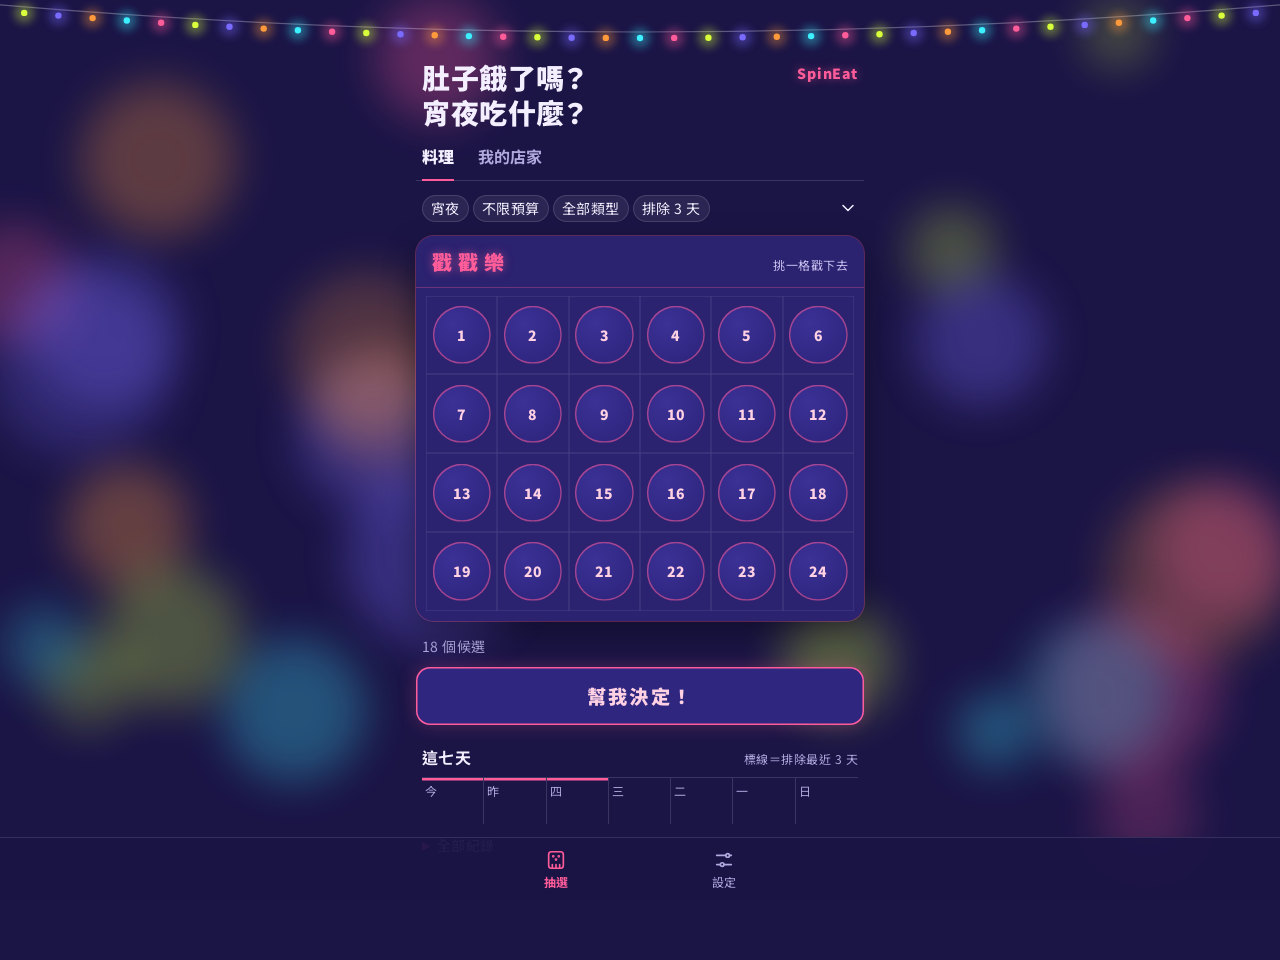
==== index.html @ 3a8d3975 "結果畫面改成抽到的實物：廟口是籤詩、夜市是中獎紙條 - 廟口：米色籤紙配朱紅橫帶與雙線框，抽到的籤斜靠在後面，上方掛回橫樑燈籠、四周加神龕金線 - 夜市：縮小的戳戳樂紙板下緣壓著萊姆綠中獎紙條（撕痕上" ====
<!doctype html>
<html lang="zh-Hant-TW">
<head>
  <meta charset="utf-8">
  <meta name="viewport" content="width=device-width, initial-scale=1, viewport-fit=cover">
  <title>SpinEat · 今天吃甚麼</title>
  <meta name="description" content="選擇困難？轉一下，幫你決定今天吃甚麼。">
  <meta name="theme-color" content="#8c2216">
  <link rel="icon" href="favicon.svg" type="image/svg+xml">
  <link rel="apple-touch-icon" href="icons/apple-touch-icon.png">
  <meta name="apple-mobile-web-app-title" content="今天吃甚麼">
  <link rel="preconnect" href="https://fonts.googleapis.com">
  <link rel="preconnect" href="https://fonts.gstatic.com" crossorigin>
  <link rel="stylesheet" href="https://fonts.googleapis.com/css2?family=Noto+Sans+TC:wght@400;700;900&family=Noto+Serif+TC:wght@700;900&display=swap">
  <link rel="stylesheet" href="css/style.css?v=20261028a">
  <script src="js/theme.js?v=20261028a"></script>
</head>
<body>
  <div class="backdrop" aria-hidden="true"></div>
  <div class="awning" aria-hidden="true"></div>

  <main class="app">
    <header class="app-header">
      <h1 class="greeting" id="greeting">今天吃什麼？</h1>
      <div class="header-side">
        <span class="brand">SpinEat</span>
      </div>
    </header>

    <div class="mode-tabs" role="radiogroup" aria-label="抽選來源" id="mode-switch">
      <button type="button" role="radio" data-mode="food">料理</button>
      <button type="button" role="radio" data-mode="store">我的店家</button>
    </div>

    <details class="filters" id="filters">
      <summary>
        <span class="filter-summary" id="filter-summary"></span>
        <span class="filter-edit"><span class="visually-hidden">調整條件</span>
          <svg class="icon chevron" viewBox="0 0 24 24" aria-hidden="true"><path d="m6 9 6 6 6-6"/></svg>
        </span>
      </summary>
      <div class="filter-panel" aria-label="篩選條件">
        <div class="filter-row">
          <span class="filter-label">餐別</span>
          <div class="chips" id="meal-chips" role="radiogroup" aria-label="餐別"></div>
        </div>
        <div class="filter-row">
          <span class="filter-label">預算</span>
          <div class="chips" id="price-chips" role="group" aria-label="預算"></div>
        </div>
        <div class="filter-row">
          <span class="filter-label" id="type-label">類型</span>
          <div class="chips" id="type-chips" role="group" aria-labelledby="type-label"></div>
        </div>
        <div class="filter-row">
          <label class="exclude-toggle">
            <input type="checkbox" id="exclude-recent" checked>
            排除最近
            <select id="exclude-days" aria-label="排除天數">
              <option value="1">1</option>
              <option value="2">2</option>
              <option value="3" selected>3</option>
              <option value="5">5</option>
              <option value="7">7</option>
            </select>
            天吃過的
          </label>
        </div>
      </div>
    </details>

    <section class="board-area" aria-label="抽選" id="board-area">
      <div class="board-wrap">
        <div class="poke-sheet" id="poke" role="img" aria-label="戳戳樂" hidden>
          <div class="poke-head" aria-hidden="true">
            <span class="poke-title">戳戳樂</span>
            <span class="poke-sub">挑一格戳下去</span>
          </div>
          <div class="poke-grid" aria-hidden="true"></div>
        </div>
        <div class="temple" id="temple" role="img" aria-label="籤筒" hidden>
          <p class="temple-plaque" aria-hidden="true">有求必應</p>
          <p class="qian-slot" aria-hidden="true">點籤筒求一支籤</p>
          <svg class="tube" viewBox="0 0 120 220" aria-hidden="true">
            <g class="tube-sticks"></g>
            <ellipse class="tube-rim" cx="60" cy="82" rx="42" ry="9"/>
            <rect class="tube-body" x="18" y="82" width="84" height="130" rx="10"/>
            <rect class="tube-band" x="18" y="98" width="84" height="7"/>
            <rect class="tube-band" x="18" y="190" width="84" height="7"/>
            <text class="tube-word" x="60" y="160" text-anchor="middle">籤</text>
          </svg>
          <div class="qian" aria-hidden="true" hidden>
            <span class="qian-no"></span>
            <span class="qian-name"></span>
          </div>
        </div>
        <div class="board-empty" id="board-empty" hidden>
          <p id="board-empty-text"></p>
          <a class="btn-secondary btn-sm" href="settings.html" id="board-empty-link" hidden>前往設定新增店家</a>
          <button type="button" class="btn-secondary btn-sm" id="board-empty-action" hidden></button>
        </div>
      </div>
      <p class="candidate-count" id="candidate-count"></p>
      <button class="go-btn" id="spin-btn" type="button">幫我決定！</button>
    </section>

    <section class="week-area" aria-labelledby="week-title">
      <div class="week-head">
        <h2 id="week-title">這七天</h2>
        <span class="week-legend" id="week-legend"></span>
      </div>
      <ol class="week" id="week"></ol>
      <details class="history">
        <summary>全部紀錄 <span id="history-count"></span></summary>
        <ul class="history-list" id="history-list"></ul>
        <button type="button" class="btn-text btn-danger" id="clear-history">清除所有紀錄</button>
      </details>
    </section>
  </main>

  <dialog class="result" id="result" aria-labelledby="result-name">
    <div class="result-decor" id="result-decor" aria-hidden="true"><div class="result-glow"></div><div class="result-eave"></div></div>
    <div class="result-inner">
      <div class="result-top">
        <button type="button" class="btn-text result-close" id="close-result">返回</button>
      </div>
      <div class="result-body">
        <div class="result-stage">
          <ol class="lane" id="result-lane" aria-hidden="true"></ol>
          <div class="result-slip">
            <p class="slip-head" id="result-place"></p>
            <h2 class="result-name" id="result-name"></h2>
            <dl class="result-meta" id="result-meta"></dl>
          </div>
        </div>
        <p class="result-why" id="result-why"></p>
        <a class="result-map" id="result-map" target="_blank" rel="noopener" hidden>
          <svg class="icon" viewBox="0 0 24 24" aria-hidden="true"><path d="M12 21s-7-6.2-7-11.5a7 7 0 0 1 14 0C19 14.8 12 21 12 21z"/><circle cx="12" cy="9.5" r="2.5"/></svg>
          <span id="result-map-text"></span>
        </a>
      </div>
      <div class="result-actions">
        <button type="button" class="btn-primary" id="accept-btn">就吃這個</button>
        <button type="button" class="btn-secondary" id="respin-btn">再抽一次</button>
      </div>
    </div>
  </dialog>

  <nav class="bottom-nav" aria-label="主要頁面">
    <a href="index.html" aria-current="page">
      <svg class="icon" viewBox="0 0 24 24" aria-hidden="true"><rect x="4" y="3" width="16" height="18" rx="3"/><circle cx="9" cy="8" r=".6"/><circle cx="15" cy="8" r=".6"/><circle cx="12" cy="11.5" r=".6"/><path d="M8 21v-4M12 21v-4M16 21v-4"/></svg>
      <span>抽選</span>
    </a>
    <a href="settings.html">
      <svg class="icon" viewBox="0 0 24 24" aria-hidden="true"><path d="M4 7h10M18 7h2M4 17h4M12 17h8"/><circle cx="16" cy="7" r="2"/><circle cx="10" cy="17" r="2"/></svg>
      <span>設定</span>
    </a>
  </nav>

  <div class="toast" id="toast" role="status" hidden></div>

  <script src="js/foods.js?v=20261028a"></script>
  <script src="js/store.js?v=20261028a"></script>
  <script src="js/fortune.js?v=20261028a"></script>
  <script src="js/poke.js?v=20261028a"></script>
  <script src="js/app.js?v=20261028a"></script>
</body>
</html>
---- css/style.css ----
/* ==========================================================
   主題
   兩個主題共用同一副骨架，只換這裡的變數和少數裝飾。
   temple：廟口朱紅（白天，抽法是求籤）；neon：夜市霓虹（晚上，抽法是戳戳樂）
   ========================================================== */
/* 廟口（白天，也是預設）：米色石埕、朱紅供桌、金字匾額、紅燈籠；抽法是求籤 */
:root,
[data-theme="temple"] {
  color-scheme: light;
  --ground: #eee2c6;
  --slab: #e2d2ae; /* 石埕上顏色深一點的石板 */
  --grout: rgba(122, 86, 52, 0.16);
  --text: #3d1f12;
  --muted: #6b3f25;
  --line: rgba(61, 31, 18, 0.18);
  --display: #962415;
  --mark: #a3291a;
  --surface: #fbf5e7;
  --surface-text: #3d1f12;
  --surface-muted: #6e4329;
  --surface-line: rgba(61, 31, 18, 0.18);
  --input: #fffaf0;
  --board: #8c2216;
  --label: #fbecc9;
  --label-muted: #f0cfa8;
  --lit: #f0bd45;
  --lit-ink: #3d1f12;
  --btn: #4a1d12; /* 檀木匾額底 */
  --btn-ink: #f3d27a;
  --gold: #d9a83e;
  --focus: #8c2216;
  --danger: #a3372b;
  --beam: #8c2216;
  --beam-shade: #5e160d;
  --lantern: #c8301f;
  --lantern-rib: #8f1d12;
  --tube: #4a2414; /* 求籤：籤筒、籤、籤頭朱漆 */
  --tube-rim: #2e150b;
  --tube-band: #e7bf5f;
  --stick: #f1e0b4;
  --stick-ink: #3d1f12;
  --lacquer: #d4402c;
  --font-display: "Noto Serif TC", "Noto Sans TC", "PingFang TC", serif;
  --track: 0.02em;
  --radius: 10px;
}

/* 字級：五階，兩個主題共用。相鄰兩階至少差 2px，再小的字只換顏色、不換大小 */
:root {
  --font-body: "Noto Sans TC", "PingFang TC", "Microsoft JhengHei", system-ui, sans-serif;
  --fs-meta: 0.75rem;   /* 12px：日期、徽章、導覽、七天格 */
  --fs-small: 0.875rem; /* 14px：說明、欄位標籤、條件標籤、次要按鈕 */
  --fs-body: 1rem;      /* 16px：內文、輸入框、分頁 */
  --fs-title: 1.125rem; /* 18px：面板標題、結果畫面按鈕 */
  --fs-dialog: 1.25rem; /* 20px：對話框標題 */
}

[data-theme="neon"] {
  color-scheme: dark;
  --ground: #1b1546;
  --text: #f4efff;
  --muted: #b1aadf;
  --line: rgba(244, 239, 255, 0.14);
  --display: #f4efff;
  --mark: #ff5c9a;
  --surface: #241d5a;
  --surface-text: #f4efff;
  --surface-muted: #b1aadf;
  --surface-line: rgba(244, 239, 255, 0.12);
  --input: #1b1546;
  --board: #2b2270;
  --pin: #ff5c9a;
  --label: #f4efff;
  --label-muted: #c9c2f0;
  --lit: #d8ff3c;
  --lit-ink: #1b1546;
  --btn: #2f2680;
  --btn-ink: #ffd1e3;
  --glow: #ff5c9a;
  --focus: #ff5c9a;
  --danger: #ff8a98;
  --font-display: "Noto Sans TC", "PingFang TC", "Microsoft JhengHei", system-ui, sans-serif;
  --track: 0.03em; /* 深底淺字看起來比較擠，字距多放一點 */
  --radius: 14px;
}

/* ==========================================================
   基礎
   ========================================================== */
* { box-sizing: border-box; }

[hidden] { display: none !important; }

html {
  background: var(--ground);
  scrollbar-color: var(--board) transparent;
}

body {
  margin: 0;
  min-height: 100dvh;
  background: var(--ground);
  color: var(--text);
  font-family: var(--font-body);
  line-height: 1.6;
  letter-spacing: var(--track);
  -webkit-tap-highlight-color: transparent;
  caret-color: var(--mark);
}

::selection { background: var(--lit); color: var(--lit-ink); }

button, select, input { font: inherit; color: inherit; }

:focus-visible { outline: 2px solid var(--focus); outline-offset: 2px; }

a { color: inherit; text-underline-offset: 3px; }

/* 標題類的全形標點收成半寬，招呼語「了，」後面不會空一大格 */
.greeting, .result-name, .panel h2, .store-dialog h2 { font-feature-settings: "palt"; }

/* 說明文字避免最後一行只剩一個字 */
.panel-note, .result-why, .board-empty p, .toast { text-wrap: pretty; }

.icon {
  width: 1.25em;
  height: 1.25em;
  flex: none;
  fill: none;
  stroke: currentColor;
  stroke-width: 1.8;
  stroke-linecap: round;
  stroke-linejoin: round;
}

.visually-hidden {
  position: absolute;
  width: 1px;
  height: 1px;
  overflow: hidden;
  clip: rect(0 0 0 0);
  white-space: nowrap;
}

/* 背景圖樣：廟口是石埕，夜市是光暈 */
.backdrop {
  position: fixed;
  inset: 0;
  z-index: 0;
  pointer-events: none;
  overflow: hidden;
}
.backdrop svg { display: block; width: 100%; height: 100%; }
[data-theme="temple"] .backdrop svg { width: auto; height: auto; }

/* 頁首裝飾：廟口的橫樑燈籠、夜市的燈泡串 */
.awning { display: none; }

.app {
  position: relative;
  z-index: 1;
  max-width: 480px;
  margin: 0 auto;
  padding: calc(24px + env(safe-area-inset-top)) 16px calc(104px + env(safe-area-inset-bottom));
  display: flex;
  flex-direction: column;
  gap: 14px;
}
[data-theme="neon"] .app { padding-top: calc(60px + env(safe-area-inset-top)); }

/* 夜市的燈泡串掛在頁首，跟著頁面捲走 */
[data-theme="neon"] .awning {
  display: block;
  position: absolute;
  top: 0;
  left: 0;
  right: 0;
  height: 64px;
  z-index: 0;
  pointer-events: none;
}
[data-theme="neon"] .awning svg { display: block; width: 100%; height: 100%; }

/* 廟口的朱紅橫樑與燈籠，畫在 SVG 裡 */
[data-theme="temple"] .awning {
  display: block;
  position: absolute;
  top: 0;
  left: 0;
  right: 0;
  height: 76px;
  z-index: 2;
  pointer-events: none;
  filter: drop-shadow(0 3px 3px rgba(61, 31, 18, 0.18));
}
[data-theme="temple"] .awning svg { display: block; width: 100%; height: 100%; }
[data-theme="temple"] .app { padding-top: calc(92px + env(safe-area-inset-top)); }

/* ==========================================================
   標題與招呼
   ========================================================== */
.app-header {
  display: flex;
  justify-content: space-between;
  align-items: flex-start;
  gap: 12px;
  padding: 0 6px;
}
.greeting {
  margin: 0;
  font-family: var(--font-display);
  font-weight: 900;
  font-size: clamp(1.5rem, 6.4vw, 1.75rem);
  line-height: 1.25;
  letter-spacing: 0.02em;
  color: var(--display);
  text-wrap: balance;
}

.header-side {
  flex: none;
  display: flex;
  flex-direction: column;
  align-items: flex-end;
  gap: 6px;
}

.brand {
  margin-top: 2px;
  font-family: var(--font-display);
  font-weight: 900;
  font-size: var(--fs-small);
  letter-spacing: 0.06em;
}
/* 廟口的招牌是一塊小匾額：檀木底、金字、金色雙框 */
[data-theme="temple"] .brand {
  background: var(--btn);
  color: var(--btn-ink);
  border-radius: 3px;
  padding: 2px 10px;
  box-shadow: inset 0 0 0 1.5px var(--gold), inset 0 0 0 3px var(--btn), inset 0 0 0 4px var(--gold), 0 3px 8px rgba(61, 31, 18, 0.22);
}
[data-theme="neon"] .brand {
  color: var(--glow);
  text-shadow: 0 0 10px rgba(255, 92, 154, 0.55);
}

/* ==========================================================
   料理／我的店家
   ========================================================== */
.mode-tabs {
  display: flex;
  gap: 24px;
  padding: 0 6px;
  border-bottom: 1px solid var(--line);
}
.mode-tabs button {
  border: none;
  background: none;
  padding: 0 0 9px;
  margin-bottom: -1px;
  border-bottom: 2.5px solid transparent;
  font-family: var(--font-display);
  font-size: var(--fs-body);
  /* 明體只載入 700／900，未選中用 700、選中用 900，粗細才分得出來 */
  font-weight: 700;
  color: var(--muted);
  cursor: pointer;
}
.mode-tabs button:hover { color: var(--text); }
.mode-tabs button[aria-checked="true"] {
  color: var(--text);
  font-weight: 900;
  border-bottom-color: var(--mark);
}

/* ==========================================================
   條件標籤
   ========================================================== */
.chips { display: flex; flex-wrap: wrap; gap: 6px; }

.chip {
  display: inline-block;
  border-radius: 999px;
  padding: 3px 11px;
  font-size: var(--fs-small);
  line-height: 1.5;
  cursor: pointer;
  transition: background-color 0.15s, border-color 0.15s, color 0.15s;
}
[data-theme="neon"] .chip {
  background: rgba(255, 255, 255, 0.07);
  color: var(--text);
  border: 1px solid var(--line);
}
/* 廟口的標籤像籤條：直角、細朱紅框 */
[data-theme="temple"] .chip {
  background: var(--surface);
  color: var(--surface-text);
  border: 1px solid rgba(163, 41, 26, 0.45);
  border-radius: 3px;
  font-family: var(--font-display);
  font-weight: 700;
}
.chip:hover { border-color: var(--mark); }
[data-theme="temple"] .chip[aria-pressed="true"],
[data-theme="temple"] .chip[aria-checked="true"] {
  background: var(--board);
  border-color: var(--board);
  color: var(--label);
}
[data-theme="neon"] .chip[aria-pressed="true"],
[data-theme="neon"] .chip[aria-checked="true"] {
  background: rgba(255, 92, 154, 0.2);
  border-color: var(--glow);
  color: #fff;
}
.chip-static { cursor: inherit; }

.filters { padding: 0 6px; }
.filters summary {
  list-style: none;
  display: flex;
  align-items: flex-start;
  gap: 10px;
  cursor: pointer;
}
.filters summary::-webkit-details-marker { display: none; }
.filter-summary { display: flex; flex-wrap: wrap; gap: 4px; flex: 1; min-width: 0; }
.filter-summary .chip { padding: 2px 8px; }
.filter-edit {
  flex: none;
  display: inline-flex;
  align-items: center;
  gap: 2px;
  padding: 3px 0 0;
  font-size: 1rem;
  font-weight: 700;
  color: var(--text);
}
.chevron { transition: transform 0.2s; }
.filters[open] .chevron { transform: rotate(180deg); }

.filter-panel {
  margin-top: 12px;
  padding: 14px;
  background: var(--surface);
  color: var(--surface-text);
  border: 1px solid var(--surface-line);
  border-radius: var(--radius);
  display: flex;
  flex-direction: column;
  gap: 12px;
}
.filter-row { display: flex; align-items: flex-start; gap: 10px; }
.filter-label {
  flex: none;
  width: 2.5em;
  padding-top: 4px;
  font-size: var(--fs-small);
  color: var(--surface-muted);
}
.exclude-toggle {
  display: flex;
  align-items: center;
  flex-wrap: wrap;
  gap: 6px;
  font-size: var(--fs-small);
  cursor: pointer;
}
.exclude-toggle input { accent-color: var(--board); width: 18px; height: 18px; }
[data-theme="neon"] .exclude-toggle input { accent-color: var(--glow); }
.exclude-toggle select {
  border: 1px solid var(--surface-line);
  background: var(--input);
  border-radius: 8px;
  padding: 2px 6px;
}

/* ==========================================================
   抽選舞台
   ========================================================== */
.board-area { display: flex; flex-direction: column; gap: 10px; }
.board-wrap { position: relative; }

/* ==========================================================
   求籤（廟口主題的抽法）
   ========================================================== */
.temple {
  position: relative;
  aspect-ratio: 1 / 0.86; /* 跟戳戳樂一樣高，切換時版面不跳 */
  background: var(--board);
  color: var(--label);
  overflow: hidden;
  cursor: pointer;
  touch-action: manipulation;
  user-select: none;
  -webkit-user-select: none;
  -webkit-tap-highlight-color: transparent;
}
/* 朱紅供桌：外圈金邊、檀木框，裡面再一道細金線，像神龕的框 */
.temple {
  margin: 6px 6px 0;
  border-radius: 10px;
  box-shadow: 0 0 0 3px var(--gold), 0 0 0 5px var(--btn), 0 12px 22px rgba(61, 31, 18, 0.24);
  background: radial-gradient(120% 90% at 50% 0%, #a12a1b, var(--board) 60%);
}
.temple::before {
  content: "";
  position: absolute;
  inset: 9px;
  border: 1px solid rgba(231, 191, 95, 0.4);
  border-radius: 5px;
  pointer-events: none;
}

/* 籤筒上方掛的小匾額，跟頁首招牌同一種做法 */
.temple-plaque {
  position: absolute;
  left: 12%;
  top: 13%;
  margin: 0;
  padding: 5px 12px;
  border-radius: 3px;
  background: var(--btn);
  color: var(--btn-ink);
  font-family: var(--font-display);
  font-weight: 900;
  font-size: var(--fs-body);
  letter-spacing: 0.3em;
  box-shadow: inset 0 0 0 1.5px var(--gold), inset 0 0 0 3px var(--btn), inset 0 0 0 4px var(--gold), 0 6px 12px rgba(46, 21, 11, 0.35);
}

/* 籤筒晃的時候以底部為軸 */
.tube {
  position: absolute;
  left: 16%;
  bottom: 9%;
  width: 30%;
  height: auto;
  overflow: visible;
  transform-origin: 50% 100%;
}
.tube-rim { fill: var(--tube-rim); }
.tube-body { fill: var(--tube); }
.tube-band { fill: var(--tube-band); opacity: 0.85; }
.tube-word { fill: var(--tube-band); font-family: var(--font-display); font-weight: 900; font-size: 30px; }
.stick-body { fill: var(--stick); }
.stick-tip { fill: var(--lacquer); }

/* 籤落下的位置；還沒抽時是供桌上刻出的一道淺槽加提示 */
.qian-slot,
.qian {
  position: absolute;
  right: 17%;
  top: 14%;
  width: 54px;
  height: 72%;
  margin: 0;
  writing-mode: vertical-rl;
  text-orientation: upright;
  border-radius: 4px;
  font-family: var(--font-display);
}
.qian-slot {
  display: grid;
  place-items: center;
  background: rgba(46, 21, 11, 0.22);
  box-shadow: inset 0 2px 6px rgba(46, 21, 11, 0.45), 0 1px 0 rgba(231, 191, 95, 0.35);
  color: var(--label-muted);
  font-size: var(--fs-small);
  font-weight: 700;
  letter-spacing: 0.2em;
}
.qian {
  display: flex;
  align-items: center;
  gap: 10px;
  padding: 12px 0 10px;
  background: var(--stick);
  color: var(--stick-ink);
  border-top: 16px solid var(--lacquer);
  font-weight: 900;
}
.qian { box-shadow: 0 0 0 1.5px var(--gold), 0 10px 18px rgba(46, 21, 11, 0.4); }
.qian-no { font-size: var(--fs-meta); letter-spacing: 0.1em; }
.qian-name { font-size: var(--fs-dialog); letter-spacing: 0.08em; font-feature-settings: "palt"; }

/* ==========================================================
   戳戳樂（夜市主題的抽法）
   ========================================================== */
.poke-sheet {
  position: relative;
  aspect-ratio: 1 / 0.86; /* 跟籤筒一樣高 */
  display: flex;
  flex-direction: column;
  overflow: hidden;
  background: var(--board);
  border-radius: 18px;
  box-shadow: 0 0 0 1px rgba(255, 92, 154, 0.3), 0 12px 32px rgba(0, 0, 0, 0.35);
  user-select: none;
  -webkit-user-select: none;
  touch-action: manipulation;
  -webkit-tap-highlight-color: transparent;
}
/* 紙板頂端印的招牌 */
.poke-head {
  display: flex;
  align-items: baseline;
  justify-content: space-between;
  gap: 12px;
  padding: 10px 16px 9px;
  border-bottom: 1px solid rgba(255, 92, 154, 0.3);
}
.poke-title {
  font-family: var(--font-display);
  font-weight: 900;
  font-size: var(--fs-dialog);
  letter-spacing: 0.3em;
  color: var(--pin);
  text-shadow: 0 0 10px rgba(255, 92, 154, 0.55);
}
.poke-sub { font-size: var(--fs-meta); color: var(--label-muted); }
.poke-grid {
  flex: 1;
  display: grid;
  grid-template-columns: repeat(6, minmax(0, 1fr));
  grid-template-rows: repeat(4, minmax(0, 1fr));
  padding: 8px 10px 10px;
}
.poke-cell {
  position: relative;
  cursor: pointer;
  box-shadow: inset 0 0 0 0.5px var(--line);
}
.poke-cell.is-poked { cursor: default; }

/* 洞口與封紙：以格子中心為準的正圓，大小跟著格高 */
.poke-hole,
.poke-foil {
  position: absolute;
  top: 50%;
  left: 50%;
  height: 74%;
  max-width: 86%;
  aspect-ratio: 1;
  translate: -50% -50%;
  border-radius: 50%;
}
.poke-hole { background: radial-gradient(circle at 50% 40%, rgba(5, 2, 20, 0.7), rgba(5, 2, 20, 0.35) 70%, rgba(5, 2, 20, 0.2)); }
.poke-foil {
  display: grid;
  place-items: center;
  background: radial-gradient(circle at 35% 30%, #3b3196, var(--btn) 75%);
  color: var(--btn-ink);
  /* 24 格平常只是淡淡的桃紅細框，被瞄準的那格才整個亮起來 */
  box-shadow: inset 0 0 0 1.5px rgba(255, 92, 154, 0.55);
  font-family: var(--font-display);
  font-weight: 900;
  font-size: var(--fs-small);
  font-variant-numeric: tabular-nums;
  letter-spacing: 0;
  transition: scale 0.12s, box-shadow 0.12s, color 0.12s;
}
.poke-cell:not(.is-poked):hover .poke-foil,
.poke-cell.is-aim .poke-foil {
  scale: 1.1;
  color: #fff;
  box-shadow: inset 0 0 0 2px var(--pin), inset 0 0 12px rgba(255, 92, 154, 0.45), 0 0 16px rgba(255, 92, 154, 0.65);
}

/* 洞裡捲出來的小紙條 */
.poke-slip {
  position: absolute;
  inset: 12% 5%;
  display: grid;
  place-items: center;
  padding: 2px;
  border-radius: 4px;
  background: var(--surface);
  color: var(--surface-muted);
  box-shadow: inset 0 0 0 1px var(--line);
  font-family: var(--font-display);
  font-weight: 700;
  font-size: var(--fs-meta);
  line-height: 1.15;
  letter-spacing: 0;
  text-align: center;
  overflow-wrap: anywhere;
  font-feature-settings: "palt";
  visibility: hidden;
}
.poke-cell.is-poked .poke-foil { visibility: hidden; }
.poke-cell.is-poked .poke-slip { visibility: visible; }
/* 只有這次戳中的那格用中獎色 */
.poke-cell.is-lit .poke-slip {
  background: var(--lit);
  color: var(--lit-ink);
  font-weight: 900;
  box-shadow: 0 0 16px var(--lit);
}

/* 戳下去：封紙先凹、再破開；紙條從洞裡彈出來 */
.poke-cell.is-tearing .poke-foil { visibility: visible; animation: poke-tear 0.22s ease-in both; }
.poke-cell.is-tearing .poke-slip { animation: poke-slip 0.42s cubic-bezier(0.34, 1.56, 0.64, 1) 0.14s both; }
@keyframes poke-tear {
  35% { scale: 0.8; }
  100% { scale: 1.35; rotate: 12deg; opacity: 0; }
}
@keyframes poke-slip {
  from { translate: 0 30%; scale: 0.4; opacity: 0; }
}

.board-empty {
  position: absolute;
  inset: 0;
  display: grid;
  place-content: center;
  justify-items: center;
  gap: 12px;
  padding: 24px;
  text-align: center;
  color: var(--label);
  background: var(--board);
  border-radius: 18px;
}
[data-theme="temple"] .board-empty { margin: 6px 6px 0; border-radius: 10px; }
.board-empty p { margin: 0; font-weight: 700; }

.candidate-count {
  margin: 4px 6px 0;
  font-size: var(--fs-small);
  color: var(--muted);
  font-variant-numeric: tabular-nums;
}

.go-btn {
  height: 58px;
  border: none;
  border-radius: 14px;
  background: var(--btn);
  color: var(--btn-ink);
  font-family: var(--font-display);
  font-weight: 900;
  font-size: 1.2rem;
  letter-spacing: 0.12em;
  cursor: pointer;
  transition: transform 0.1s, opacity 0.15s, box-shadow 0.2s;
}
.go-btn:active { transform: scale(0.98); }
.go-btn:disabled { opacity: 0.45; cursor: not-allowed; }
/* 廟口的主按鈕像一塊匾額：檀木底、金字、金色內框 */
[data-theme="temple"] .go-btn {
  letter-spacing: 0.2em;
  box-shadow: inset 0 0 0 3px var(--btn), inset 0 0 0 4.5px var(--gold), 0 6px 14px rgba(61, 31, 18, 0.25);
}
[data-theme="temple"] .btn-primary { box-shadow: inset 0 0 0 1.5px var(--gold); }
[data-theme="neon"] .go-btn {
  box-shadow: inset 0 0 0 1.5px var(--glow), 0 0 18px rgba(255, 92, 154, 0.25);
}
[data-theme="neon"] .go-btn:hover { box-shadow: inset 0 0 0 1.5px var(--glow), 0 0 26px rgba(255, 92, 154, 0.4); }

/* ==========================================================
   這七天與全部紀錄
   ========================================================== */
.week-area { padding: 6px 6px 0; }
.week-head { display: flex; justify-content: space-between; align-items: baseline; gap: 8px; margin-bottom: 6px; }
.week-head h2 { margin: 0; font-family: var(--font-display); font-size: var(--fs-body); }
.week-legend { font-size: var(--fs-meta); color: var(--muted); }

.week {
  list-style: none;
  margin: 0;
  padding: 0;
  display: grid;
  grid-template-columns: repeat(7, minmax(0, 1fr));
  border-top: 1px solid var(--line);
}
.day {
  min-height: 46px;
  padding: 5px 3px 4px;
  border-right: 1px solid var(--line);
  display: flex;
  flex-direction: column;
  gap: 1px;
  font-size: var(--fs-meta);
  line-height: 1.3;
  letter-spacing: 0;
}
.day:last-child { border-right: none; }
.day-label { color: var(--muted); }
.day-food { font-weight: 700; overflow-wrap: anywhere; }
.day.is-excluded { box-shadow: inset 0 2.5px 0 var(--mark); }

/* 按下「就吃這個」回來後，今天那格像蓋章一樣印上去，底下的中獎色慢慢退掉 */
.day.is-stamped { animation: stamp-ink 1.4s ease-out 0.2s both; }
.day.is-stamped .day-food {
  transform-origin: 30% 60%;
  animation: stamp 0.45s cubic-bezier(0.16, 1, 0.3, 1) 0.2s both;
}
@keyframes stamp {
  from { transform: scale(1.9) rotate(-9deg); opacity: 0; }
  40% { opacity: 1; }
}
@keyframes stamp-ink {
  from { background-color: color-mix(in srgb, var(--lit) 55%, transparent); }
  to { background-color: transparent; }
}

.history { margin-top: 10px; }
.history summary {
  cursor: pointer;
  font-size: var(--fs-small);
  color: var(--muted);
  width: fit-content;
}
.history summary::marker { color: var(--mark); }
.history summary:hover { color: var(--text); }
.history-list { list-style: none; margin: 8px 0 0; padding: 0; }
.history-list li {
  display: flex;
  justify-content: space-between;
  align-items: center;
  gap: 8px;
  padding: 7px 0;
  border-top: 1px solid var(--line);
  font-size: var(--fs-small);
}
.history-list li:first-child { border-top: none; }
.history-right { display: inline-flex; align-items: center; gap: 4px; flex: none; }
.history-date { color: var(--muted); font-size: var(--fs-meta); font-variant-numeric: tabular-nums; }
.history-empty { color: var(--muted); }

/* ==========================================================
   按鈕
   ========================================================== */
.btn-primary,
.btn-secondary {
  display: inline-block;
  border-radius: 10px;
  padding: 10px 20px;
  font-weight: 700;
  text-decoration: none;
  text-align: center;
  cursor: pointer;
}
.btn-primary { border: none; background: var(--btn); color: var(--btn-ink); }
.btn-secondary { border: 1.5px solid currentColor; background: transparent; color: inherit; }
[data-theme="neon"] .btn-primary { box-shadow: inset 0 0 0 1.5px var(--glow); }
[data-theme="neon"] .btn-secondary { border-color: var(--line); }
.btn-sm { padding: 6px 14px; font-size: var(--fs-small); }
.btn-primary .icon, .btn-secondary .icon { width: 1.1em; height: 1.1em; margin: -2px 4px 0 -2px; vertical-align: middle; }

.btn-text {
  border: none;
  background: none;
  color: var(--muted);
  cursor: pointer;
  font-size: var(--fs-small);
  padding: 4px 8px;
  border-radius: 6px;
}
.btn-text:hover { color: var(--text); text-decoration: underline; }
.btn-danger,
.btn-danger:hover { color: var(--danger); }

/* ==========================================================
   結果（全螢幕）
   ========================================================== */
.result {
  position: fixed;
  inset: 0;
  width: 100%;
  height: 100%;
  max-width: none;
  max-height: none;
  margin: 0;
  padding: 0;
  border: none;
  background: var(--board);
  color: var(--label);
  overflow-y: auto;
}
.result::backdrop { background: var(--board); }
/* 頂端借首頁的橫樑燈籠／燈泡串，夜市再鋪一層光暈；廟口四周多一道神龕金線 */
.result-decor { position: absolute; inset: 0 0 auto; pointer-events: none; }
.result-glow { position: fixed; inset: 0; }
.result-glow svg { display: block; width: 100%; height: 100%; }
.result-eave { position: absolute; top: 0; left: 0; right: 0; }
.result-eave svg { display: block; width: 100%; height: auto; }
[data-theme="temple"] .result-eave { filter: drop-shadow(0 3px 4px rgba(46, 21, 11, 0.4)); }
[data-theme="temple"] .result-decor::before {
  content: "";
  position: fixed;
  inset: 10px;
  border: 1px solid rgba(231, 191, 95, 0.4);
  border-radius: 6px;
}

.result-inner {
  position: relative;
  max-width: 480px;
  min-height: 100%;
  margin: 0 auto;
  display: flex;
  flex-direction: column;
  padding: calc(56px + env(safe-area-inset-top)) 24px calc(28px + env(safe-area-inset-bottom));
}
[data-theme="temple"] .result-inner { padding-top: calc(84px + env(safe-area-inset-top)); }
.result-top { display: flex; justify-content: flex-end; }
.result-close { color: var(--label); font-weight: 700; }
.result-close:hover { color: var(--label); }

.result-body {
  flex: 1;
  display: flex;
  flex-direction: column;
  justify-content: center;
  padding-top: 8px;
}
.result-stage { position: relative; }

/* 抽到的那一張：廟口是籤詩，夜市是戳出來的中獎紙條 */
.result-slip { position: relative; text-align: center; }
.slip-head { margin: 0; font-family: var(--font-display); font-weight: 900; }
.result-name {
  margin: 0;
  font-family: var(--font-display);
  font-weight: 900;
  font-size: clamp(2.75rem, 14vw, 4.5rem);
  line-height: 1.1;
  letter-spacing: 0.02em;
  overflow-wrap: anywhere;
  text-wrap: balance;
}
.result-meta {
  margin: 20px 0 0;
  display: grid;
  grid-auto-flow: column;
  grid-auto-columns: minmax(0, 1fr);
}
.result-meta div { padding: 10px 4px 0; }
.result-meta div + div { border-left: 1px solid var(--rule); }
.result-meta dt { font-size: var(--fs-meta); font-weight: 700; letter-spacing: 0.3em; text-indent: 0.3em; }
.result-meta dd { margin: 2px 0 0; font-family: var(--font-display); font-size: var(--fs-body); font-weight: 900; }

.lane { list-style: none; margin: 0; padding: 0; }

/* ---------- 廟口：一張籤詩，那支籤斜靠在後面 ---------- */
[data-theme="temple"] .result { background: radial-gradient(120% 70% at 50% 0%, #a12a1b, var(--board) 65%); }
[data-theme="temple"] .result-stage { padding-top: 104px; }
[data-theme="temple"] .result-slip {
  --rule: rgba(150, 36, 21, 0.3);
  padding: 10px 10px 26px;
  background: radial-gradient(130% 80% at 50% 0%, color-mix(in srgb, var(--stick) 55%, #fff), var(--stick) 70%);
  color: var(--stick-ink);
  border-radius: 4px;
  box-shadow: 0 0 0 1.5px var(--gold), 0 20px 40px rgba(46, 21, 11, 0.5);
}
/* 籤詩的朱紅雙線框，從橫帶下緣開始 */
[data-theme="temple"] .result-slip::before {
  content: "";
  position: absolute;
  inset: 56px 10px 10px;
  border: 3px double var(--display);
  border-top: none;
  border-radius: 0 0 2px 2px;
  pointer-events: none;
}
/* 頂端的朱紅橫帶，金字寫第幾籤，跟供桌上的匾額同一種語言 */
[data-theme="temple"] .slip-head {
  height: 46px;
  line-height: 46px;
  border-radius: 2px;
  background: var(--board);
  color: var(--btn-ink);
  font-size: var(--fs-title);
  letter-spacing: 0.5em;
  text-indent: 0.5em;
  box-shadow: inset 0 0 0 1.5px var(--gold), inset 0 0 0 3px var(--board), inset 0 0 0 4px rgba(231, 191, 95, 0.6);
}
[data-theme="temple"] .result-name { margin: 30px 16px 0; color: var(--display); }
[data-theme="temple"] .result-meta { margin: 22px 18px 0; border-top: 1px solid var(--rule); }
[data-theme="temple"] .result-meta dt { color: var(--display); }

/* 抽到的那支籤：斜靠在籤詩右上角後面，露出籤頭和籤號 */
[data-theme="temple"] .lane-qian { position: absolute; top: 0; right: 26px; margin: 0; }
.lane-qian li {
  width: 42px;
  height: 150px;
  display: flex;
  align-items: flex-start;
  justify-content: center;
  padding-top: 12px;
  writing-mode: vertical-rl;
  text-orientation: upright;
  background: var(--stick);
  color: var(--stick-ink);
  border-top: 16px solid var(--lacquer);
  border-radius: 4px;
  box-shadow: 0 0 0 1.5px var(--gold), 0 12px 22px rgba(46, 21, 11, 0.45);
  font-family: var(--font-display);
  font-weight: 900;
  font-size: var(--fs-body);
  letter-spacing: 0.12em;
  rotate: 9deg;
}

/* ---------- 夜市：縮小的紙板，中獎紙條從洞裡彈出來壓在下緣 ---------- */
[data-theme="neon"] .result-stage { display: flex; flex-direction: column; align-items: center; }
/* 戳戳樂：整張紙板縮小，戳過的洞是暗的，這次戳中的那格亮起 */
.lane-sheet {
  margin: 0;
  padding: 16px 18px 40px;
  display: grid;
  grid-template-columns: repeat(6, 28px);
  gap: 9px;
  border-radius: 18px;
  background: rgba(5, 2, 20, 0.22);
  box-shadow: 0 0 0 1px rgba(255, 92, 154, 0.3);
}
.lane-sheet li { aspect-ratio: 1; border-radius: 50%; box-shadow: inset 0 0 0 1.5px rgba(255, 92, 154, 0.55); }
.lane-sheet li.poked { background: rgba(5, 2, 20, 0.45); box-shadow: none; }
.lane-sheet li.lit { background: var(--lit); box-shadow: 0 0 16px var(--lit); }

[data-theme="neon"] .result-slip {
  --rule: rgba(27, 21, 70, 0.3);
  isolation: isolate;
  width: min(100%, 340px);
  margin-top: -28px;
  padding: 18px 20px 20px;
  color: var(--lit-ink);
  rotate: -2.5deg;
  transform-origin: 50% 0;
  filter: drop-shadow(0 0 22px rgba(216, 255, 60, 0.35)) drop-shadow(0 14px 16px rgba(0, 0, 0, 0.45));
}
/* 紙條本體另外畫，上緣咬出一排撕痕；陰影掛在外層才不會被遮罩切掉 */
[data-theme="neon"] .result-slip::before {
  content: "";
  position: absolute;
  inset: 0;
  z-index: -1;
  border-radius: 0 0 6px 6px;
  background: var(--lit);
  -webkit-mask: radial-gradient(circle at 7px 0, #0000 4.5px, #000 5px) 0 0 / 14px 100% repeat-x;
  mask: radial-gradient(circle at 7px 0, #0000 4.5px, #000 5px) 0 0 / 14px 100% repeat-x;
}
[data-theme="neon"] .slip-head {
  padding-bottom: 10px;
  border-bottom: 1.5px dashed var(--rule);
  font-size: var(--fs-small);
  letter-spacing: 0.2em;
}
[data-theme="neon"] .result-name { margin-top: 16px; }
[data-theme="neon"] .result-meta { border-top: 1.5px dashed var(--rule); }
[data-theme="neon"] .result-meta div + div { border-left-style: dashed; }
[data-theme="neon"] .result-meta dt { color: rgba(27, 21, 70, 0.75); }

.result-why { margin: 22px 0 0; font-size: var(--fs-small); color: var(--label-muted); text-align: center; }
.result-map {
  align-self: center;
  margin-top: 10px;
  display: inline-flex;
  align-items: center;
  gap: 6px;
  font-weight: 700;
  overflow-wrap: anywhere;
}

.result-actions { display: grid; gap: 10px; margin-top: 24px; }
.result-actions button { height: 56px; font-size: var(--fs-title); letter-spacing: 0.08em; font-family: var(--font-display); font-weight: 900; }
[data-theme="temple"] .result #accept-btn {
  background: var(--lit);
  color: var(--lit-ink);
  box-shadow: inset 0 0 0 3px var(--lit), inset 0 0 0 4.5px var(--btn), 0 8px 18px rgba(46, 21, 11, 0.35);
}
[data-theme="temple"] .result #respin-btn { border: 1.5px solid rgba(251, 236, 201, 0.6); color: var(--label); }
[data-theme="neon"] .result #accept-btn { box-shadow: inset 0 0 0 1.5px var(--glow), 0 0 18px rgba(255, 92, 154, 0.3); }
[data-theme="neon"] .result #respin-btn { border-color: rgba(244, 239, 255, 0.35); }

/* 進場：籤詩由上往下展開、籤隨後靠上去；夜市的紙條從紙板裡彈出來 */
.result.is-in .result-inner { animation: fade-in 0.25s ease-out both; }
[data-theme="temple"] .result.is-in .result-slip { animation: unroll 0.6s cubic-bezier(0.16, 1, 0.3, 1) 0.08s both; }
[data-theme="temple"] .result.is-in .lane-qian li { animation: lean-in 0.45s cubic-bezier(0.16, 1, 0.3, 1) 0.4s both; }
[data-theme="neon"] .result.is-in .result-slip { animation: slip-pop 0.5s cubic-bezier(0.34, 1.56, 0.64, 1) 0.12s both; }
@keyframes fade-in { from { opacity: 0; } }
@keyframes unroll {
  from { clip-path: inset(-40px -40px 100% -40px); }
  to { clip-path: inset(-40px -40px -60px -40px); }
}
@keyframes lean-in { from { translate: 0 40px; rotate: 0deg; opacity: 0; } }
@keyframes slip-pop { from { translate: 0 -36px; scale: 0.5; opacity: 0; } }

/* ==========================================================
   底部導覽
   ========================================================== */
.bottom-nav {
  position: fixed;
  left: 0;
  right: 0;
  bottom: 0;
  z-index: 5;
  display: flex;
  justify-content: center;
  gap: 8px;
  padding: 6px 16px calc(6px + env(safe-area-inset-bottom));
  background: var(--surface);
  border-top: 1px solid var(--surface-line);
}
[data-theme="neon"] .bottom-nav { background: rgba(27, 21, 70, 0.94); }
[data-theme="temple"] .bottom-nav { border-top: 2px solid var(--board); }
.bottom-nav a {
  flex: 0 1 160px;
  display: flex;
  flex-direction: column;
  align-items: center;
  gap: 1px;
  padding: 5px 0 3px;
  font-size: var(--fs-meta);
  color: var(--surface-muted);
  text-decoration: none;
  border-radius: 10px;
}
.bottom-nav .icon { width: 22px; height: 22px; }
.bottom-nav a:hover { color: var(--surface-text); }
.bottom-nav a[aria-current="page"] { color: var(--surface-text); font-weight: 700; }
[data-theme="neon"] .bottom-nav a[aria-current="page"] { color: var(--glow); }
[data-theme="temple"] .bottom-nav a[aria-current="page"] { color: var(--mark); }

/* ==========================================================
   提示訊息
   ========================================================== */
.toast {
  position: fixed;
  left: 50%;
  bottom: calc(84px + env(safe-area-inset-bottom));
  transform: translateX(-50%);
  z-index: 10;
  width: max-content;
  max-width: calc(100vw - 32px);
  padding: 10px 18px;
  border-radius: 10px;
  background: var(--text);
  color: var(--ground);
  font-size: var(--fs-small);
  font-weight: 700;
  box-shadow: 0 8px 20px rgba(0, 0, 0, 0.25);
}

/* ==========================================================
   設定頁
   ========================================================== */
.panel {
  background: var(--surface);
  color: var(--surface-text);
  border: 1px solid var(--surface-line);
  border-radius: var(--radius);
  padding: 16px;
}
.panel-head { display: flex; justify-content: space-between; align-items: center; gap: 8px; margin-bottom: 12px; }
.panel h2 { margin: 0; font-family: var(--font-display); font-size: var(--fs-title); }
.panel-note { margin: 0 0 12px; color: var(--surface-muted); font-size: var(--fs-small); line-height: 1.7; }
.empty-note { color: var(--surface-muted); font-size: var(--fs-small); padding: 8px 0; }

/* 外觀選項 */
.theme-options { display: flex; flex-direction: column; }
.theme-option {
  position: relative;
  display: flex;
  align-items: center;
  gap: 12px;
  padding: 10px 0;
  border-top: 1px solid var(--surface-line);
  cursor: pointer;
}
.theme-option:first-child { border-top: none; padding-top: 0; }
.theme-option:last-child { padding-bottom: 0; }
.theme-option input { position: absolute; opacity: 0; width: 1px; height: 1px; }
.theme-option:hover .theme-text strong { text-decoration: underline; text-underline-offset: 3px; }
/* 選中的那一列：色票外圈＋右側勾號 */
.theme-option:has(input:checked) .theme-swatch { box-shadow: 0 0 0 2px var(--surface), 0 0 0 4px var(--mark); }
.theme-option::after {
  content: "";
  margin-left: auto;
  width: 20px;
  height: 20px;
  flex: none;
}
.theme-option:has(input:checked)::after {
  background: var(--mark);
  -webkit-mask: url("data:image/svg+xml,%3Csvg xmlns='http://www.w3.org/2000/svg' viewBox='0 0 24 24' fill='none' stroke='black' stroke-width='2.4' stroke-linecap='round' stroke-linejoin='round'%3E%3Cpath d='m5 12.5 4.5 4.5L19 7.5'/%3E%3C/svg%3E") center / contain no-repeat;
  mask: url("data:image/svg+xml,%3Csvg xmlns='http://www.w3.org/2000/svg' viewBox='0 0 24 24' fill='none' stroke='black' stroke-width='2.4' stroke-linecap='round' stroke-linejoin='round'%3E%3Cpath d='m5 12.5 4.5 4.5L19 7.5'/%3E%3C/svg%3E") center / contain no-repeat;
}
.theme-option:has(input:focus-visible) .theme-swatch { outline: 2px solid var(--focus); outline-offset: 4px; }
/* 抽選動畫：同樣的選項列，沒有色票，焦點框改畫在文字上 */
.motion-head { margin: 18px 0 10px; padding-top: 14px; border-top: 1px solid var(--surface-line); font-family: var(--font-display); font-size: 1rem; }
.motion-options .theme-option:has(input:focus-visible) .theme-text { outline: 2px solid var(--focus); outline-offset: 4px; border-radius: 2px; }
.theme-text { display: flex; flex-direction: column; }
.theme-text strong { font-size: var(--fs-body); }
.theme-text small { font-size: var(--fs-small); color: var(--surface-muted); text-wrap: balance; }
.theme-text .nowrap { white-space: nowrap; }
.theme-swatch {
  flex: none;
  position: relative;
  width: 44px;
  height: 44px;
  border-radius: 10px;
  overflow: hidden;
  border: 1px solid rgba(0, 0, 0, 0.15);
}
.theme-swatch-neon { background: #1b1546; }
.theme-swatch-neon i { position: absolute; inset: 10px 8px 0; background: #2b2270; border-radius: 6px 6px 0 0; box-shadow: inset 0 0 0 1px #ff5c9a; }
.theme-swatch-temple { background: #eee2c6; }
.theme-swatch-temple i { position: absolute; inset: 12px 8px 0; background: #8c2216; border-radius: 4px 4px 0 0; box-shadow: inset 0 0 0 2px #d9a83e; }
.theme-swatch-temple::before { content: ""; position: absolute; inset: 0 0 auto; height: 7px; background: #8c2216; box-shadow: 0 1px 0 #d9a83e; }
/* 依時間自動：白天廟口、晚上夜市，兩半斜切 */
.theme-swatch-auto { background: linear-gradient(135deg, #8c2216 50%, #1b1546 50%); }

input[type="text"] {
  width: 100%;
  border: 1px solid var(--surface-line);
  background: var(--input);
  color: var(--surface-text);
  border-radius: 8px;
  padding: 8px 10px;
}
input[type="text"]::placeholder { color: var(--surface-muted); }

.inline-form { display: flex; gap: 8px; margin-bottom: 8px; }
.inline-form button { flex: none; }

.store-list, .tag-list { list-style: none; margin: 0; padding: 0; }
.store-item {
  display: flex;
  justify-content: space-between;
  align-items: flex-start;
  gap: 10px;
  padding: 12px 0;
  border-top: 1px solid var(--surface-line);
}
.store-item:first-child { border-top: none; }
.store-item.is-disabled .store-main { opacity: 0.55; }
.store-main { min-width: 0; display: flex; flex-direction: column; gap: 4px; }
.store-name { font-weight: 700; display: flex; align-items: center; gap: 6px; flex-wrap: wrap; }
.store-address { color: var(--surface-muted); font-size: var(--fs-small); text-decoration: none; overflow-wrap: anywhere; }
.store-address:hover { color: var(--surface-text); text-decoration: underline; }
.store-actions { flex: none; display: flex; align-items: center; gap: 2px; }
.store-actions .btn-text { color: var(--surface-muted); }
.store-actions .btn-danger { color: var(--danger); }

.badges { display: flex; flex-wrap: wrap; gap: 4px; }
.badge {
  font-size: var(--fs-meta);
  padding: 0 7px;
  border-radius: 999px;
  border: 1px solid var(--surface-line);
  color: var(--surface-text);
}
.badge-price { border-color: currentColor; }
.badge-muted { background: var(--surface-line); color: var(--surface-muted); }

.mini-switch input { accent-color: var(--board); width: 18px; height: 18px; cursor: pointer; }
[data-theme="neon"] .mini-switch input { accent-color: var(--glow); }

.tag-item { display: flex; align-items: center; gap: 8px; padding: 6px 0; }
.tag-item input { flex: 1; }
.tag-count { flex: none; color: var(--surface-muted); font-size: var(--fs-small); min-width: 3em; text-align: right; font-variant-numeric: tabular-nums; }

/* 料理清單：依類型分組，可收合 */
.food-group { border-top: 1px solid var(--surface-line); }
.food-group:first-child { border-top: none; }
.food-group summary {
  list-style: none;
  display: flex;
  align-items: center;
  gap: 8px;
  padding: 10px 0;
  cursor: pointer;
}
.food-group summary::-webkit-details-marker { display: none; }
.food-group summary:hover .food-group-name { text-decoration: underline; text-underline-offset: 3px; }
.food-group-name { font-weight: 700; }
.food-group-count { margin-left: auto; color: var(--surface-muted); font-size: var(--fs-small); font-variant-numeric: tabular-nums; }
.food-group[open] .chevron { transform: rotate(180deg); }
.food-group .store-list { padding-left: 12px; margin-bottom: 8px; }
.food-type-row { padding: 0 0 4px 12px; }
.food-type-label { flex: none; color: var(--surface-muted); font-size: var(--fs-small); }
.panel-foot {
  display: flex;
  justify-content: space-between;
  align-items: center;
  gap: 8px;
  margin-top: 8px;
  padding-top: 10px;
  border-top: 1px solid var(--surface-line);
  color: var(--surface-muted);
  font-size: var(--fs-small);
}
.panel-foot .btn-text { color: var(--surface-muted); }

.backup-actions { display: flex; gap: 10px; flex-wrap: wrap; }
.file-btn { position: relative; cursor: pointer; }
.file-btn input { position: absolute; inset: 0; opacity: 0; cursor: pointer; width: 100%; }
.file-btn:focus-within { outline: 2px solid var(--focus); outline-offset: 2px; }

/* 店家表單 */
.store-dialog {
  width: min(440px, calc(100vw - 32px));
  max-height: calc(100dvh - 32px);
  border: 1px solid var(--surface-line);
  border-radius: 16px;
  padding: 20px;
  background: var(--surface);
  color: var(--surface-text);
  box-shadow: 0 18px 48px rgba(0, 0, 0, 0.35);
}
.store-dialog::backdrop { background: rgba(20, 14, 8, 0.5); }
.store-dialog h2 { margin: 0 0 16px; font-family: var(--font-display); font-size: var(--fs-dialog); }
.field { display: flex; flex-direction: column; gap: 6px; margin: 0 0 14px; padding: 0; border: none; }
.field > span, .field legend { font-size: var(--fs-small); color: var(--surface-muted); padding: 0; margin-bottom: 6px; }
.field em { color: var(--danger); font-style: normal; }

.chip-check { position: relative; cursor: pointer; }
.chip-check input { position: absolute; opacity: 0; width: 1px; height: 1px; }
.chip-check span {
  display: inline-block;
  border: 1px solid var(--surface-line);
  border-radius: 999px;
  padding: 4px 12px;
  font-size: var(--fs-small);
}
.chip-check:hover span { border-color: var(--mark); }
.chip-check input:checked + span { background: var(--board); border-color: var(--board); color: var(--label); }
[data-theme="neon"] .chip-check input:checked + span { background: rgba(255, 92, 154, 0.2); border-color: var(--glow); color: #fff; }
.chip-check input:focus-visible + span { outline: 2px solid var(--focus); outline-offset: 2px; }

.switch-row { display: flex; align-items: center; gap: 8px; font-size: var(--fs-small); cursor: pointer; margin-bottom: 14px; }
.switch-row input { accent-color: var(--board); width: 18px; height: 18px; }
[data-theme="neon"] .switch-row input { accent-color: var(--glow); }
.form-error { color: var(--danger); font-size: var(--fs-small); margin: 0 0 12px; }
.dialog-actions { display: flex; justify-content: flex-end; gap: 10px; }
.store-dialog .btn-primary { background: var(--btn); }
.store-dialog .btn-secondary { color: var(--surface-text); }

/* ==========================================================
   減少動態效果
   ========================================================== */
/* 抽選相關的動畫在設定頁選了「一律播放」（data-motion="always"）時照常播放 */
@media (prefers-reduced-motion: reduce) {
  :root:not([data-motion="always"]) .result.is-in .result-inner,
  :root:not([data-motion="always"]) .result.is-in .result-slip,
  :root:not([data-motion="always"]) .result.is-in .lane-qian li { animation: none; }
  .chevron { transition: none; }
  /* 不蓋章，只留顏色退掉，仍看得出今天剛記下 */
  :root:not([data-motion="always"]) .day.is-stamped .day-food { animation: none; }
}
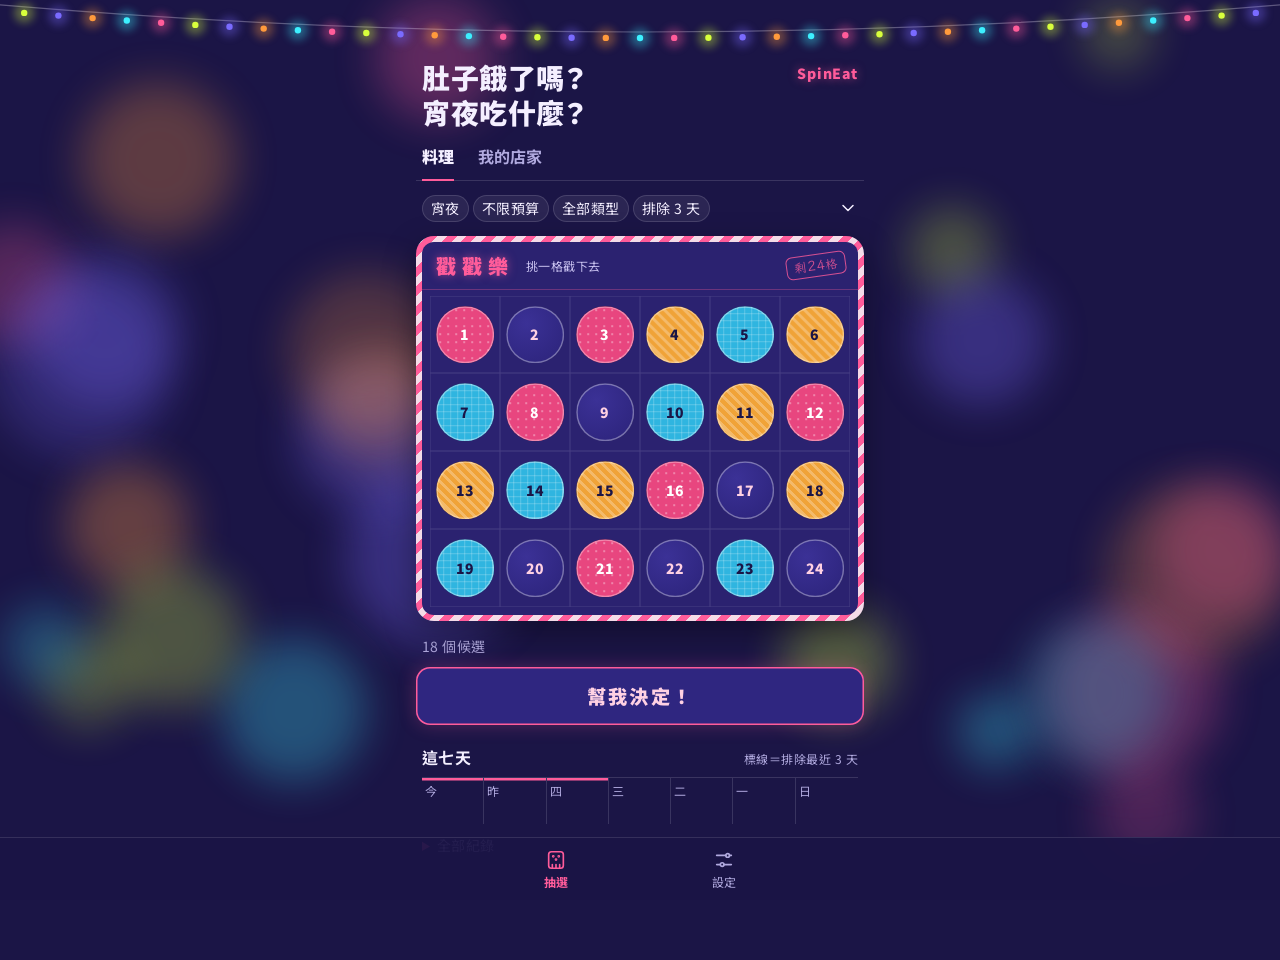
==== commit e2be2b28: "戳戳樂紙板改版：多色封紙、撕紙殘邊與紙捲、條紋膠帶外框與剩餘格數印章 Co-Authored-By: Claude Opus 5.5 <noreply@anthropic.com>" ====
--- a/index.html
+++ b/index.html
@@ -12,7 +12,9 @@
   <link rel="preconnect" href="https://fonts.googleapis.com">
   <link rel="preconnect" href="https://fonts.gstatic.com" crossorigin>
   <link rel="stylesheet" href="https://fonts.googleapis.com/css2?family=Noto+Sans+TC:wght@400;700;900&family=Noto+Serif+TC:wght@700;900&display=swap">
-  <link rel="stylesheet" href="css/style.css?v=20261028a">
+  <!-- 紙板上手寫的印章，只用到這幾個字 -->
+  <link rel="stylesheet" href="https://fonts.googleapis.com/css2?family=Iansui&text=%E5%89%A9%E6%A0%BC0123456789&display=swap">
+  <link rel="stylesheet" href="css/style.css?v=20261028e">
   <script src="js/theme.js?v=20261028a"></script>
 </head>
 <body>
@@ -75,6 +77,7 @@
           <div class="poke-head" aria-hidden="true">
             <span class="poke-title">戳戳樂</span>
             <span class="poke-sub">挑一格戳下去</span>
+            <span class="poke-stamp">剩<b class="poke-left">24</b>格</span>
           </div>
           <div class="poke-grid" aria-hidden="true"></div>
         </div>
@@ -162,7 +165,7 @@
   <script src="js/foods.js?v=20261028a"></script>
   <script src="js/store.js?v=20261028a"></script>
   <script src="js/fortune.js?v=20261028a"></script>
-  <script src="js/poke.js?v=20261028a"></script>
+  <script src="js/poke.js?v=20261028d"></script>
   <script src="js/app.js?v=20261028a"></script>
 </body>
 </html>
--- a/css/style.css
+++ b/css/style.css
@@ -490,14 +490,19 @@
    戳戳樂（夜市主題的抽法）
    ========================================================== */
 .poke-sheet {
+  --hand: "Iansui", var(--font-display);
   position: relative;
   aspect-ratio: 1 / 0.86; /* 跟籤筒一樣高 */
   display: flex;
   flex-direction: column;
   overflow: hidden;
-  background: var(--board);
+  /* 紙板四周纏一圈桃紅條紋膠帶 */
+  border: 6px solid transparent;
+  background:
+    linear-gradient(var(--board), var(--board)) padding-box,
+    repeating-linear-gradient(-45deg, var(--pin) 0 7px, #f4dbe8 7px 14px) border-box;
   border-radius: 18px;
-  box-shadow: 0 0 0 1px rgba(255, 92, 154, 0.3), 0 12px 32px rgba(0, 0, 0, 0.35);
+  box-shadow: 0 12px 32px rgba(0, 0, 0, 0.35);
   user-select: none;
   -webkit-user-select: none;
   touch-action: manipulation;
@@ -506,10 +511,9 @@
 /* 紙板頂端印的招牌 */
 .poke-head {
   display: flex;
-  align-items: baseline;
-  justify-content: space-between;
+  align-items: center;
   gap: 12px;
-  padding: 10px 16px 9px;
+  padding: 8px 12px 7px 14px;
   border-bottom: 1px solid rgba(255, 92, 154, 0.3);
 }
 .poke-title {
@@ -520,13 +524,29 @@
   color: var(--pin);
   text-shadow: 0 0 10px rgba(255, 92, 154, 0.55);
 }
-.poke-sub { font-size: var(--fs-meta); color: var(--label-muted); }
+.poke-sub { flex: 1; font-size: var(--fs-meta); color: var(--label-muted); }
+/* 招牌旁蓋的印章：這張紙板還剩幾格 */
+.poke-stamp {
+  display: flex;
+  align-items: baseline;
+  gap: 1px;
+  padding: 1px 7px 0;
+  border: 1.5px solid currentColor;
+  border-radius: 6px;
+  color: rgba(255, 92, 154, 0.8);
+  font-family: var(--hand);
+  font-size: var(--fs-meta);
+  line-height: 1.4;
+  rotate: -8deg;
+  pointer-events: none;
+}
+.poke-stamp b { font-weight: 400; font-size: var(--fs-small); font-variant-numeric: tabular-nums; }
 .poke-grid {
   flex: 1;
   display: grid;
   grid-template-columns: repeat(6, minmax(0, 1fr));
   grid-template-rows: repeat(4, minmax(0, 1fr));
-  padding: 8px 10px 10px;
+  padding: 6px 8px 8px;
 }
 .poke-cell {
   position: relative;
@@ -547,7 +567,7 @@
   translate: -50% -50%;
   border-radius: 50%;
 }
-.poke-hole { background: radial-gradient(circle at 50% 40%, rgba(5, 2, 20, 0.7), rgba(5, 2, 20, 0.35) 70%, rgba(5, 2, 20, 0.2)); }
+.poke-hole { background: radial-gradient(circle at 50% 40%, rgba(5, 2, 20, 0.85), rgba(5, 2, 20, 0.5) 70%, rgba(5, 2, 20, 0.3)); }
 .poke-foil {
   display: grid;
   place-items: center;
@@ -562,24 +582,43 @@
   letter-spacing: 0;
   transition: scale 0.12s, box-shadow 0.12s, color 0.12s;
 }
+/* 每格各貼一張色紙：桃紅點點、橘黃斜線、青色格子、素紫，萊姆色留給中獎那格 */
+.poke-cell[data-paper="0"] .poke-foil { background: radial-gradient(#ffffff55 22%, transparent 24%) 0 0 / 8px 8px, #e8467f; color: #fff; }
+.poke-cell[data-paper="1"] .poke-foil { background: repeating-linear-gradient(45deg, #ffffff40 0 3px, transparent 3px 7px), #f0a338; color: #1b1546; }
+.poke-cell[data-paper="2"] .poke-foil {
+  background: linear-gradient(#ffffff38 1px, transparent 1px) 0 0 / 7px 7px, linear-gradient(90deg, #ffffff38 1px, transparent 1px) 0 0 / 7px 7px, #2fb5e0;
+  color: #1b1546;
+}
+.poke-cell[data-paper] .poke-foil { box-shadow: inset 0 0 0 1.5px rgba(255, 255, 255, 0.35); }
 .poke-cell:not(.is-poked):hover .poke-foil,
 .poke-cell.is-aim .poke-foil {
   scale: 1.1;
-  color: #fff;
   box-shadow: inset 0 0 0 2px var(--pin), inset 0 0 12px rgba(255, 92, 154, 0.45), 0 0 16px rgba(255, 92, 154, 0.65);
 }
-
-/* 洞裡捲出來的小紙條 */
+/* 戳過的格子：封紙中間破一個鋸齒洞，留一圈翹起來的殘紙 */
+.poke-cell.is-poked .poke-foil {
+  color: transparent;
+  filter: brightness(0.82);
+  -webkit-mask: var(--tear) center / 100% 100% no-repeat;
+  mask: var(--tear) center / 100% 100% no-repeat;
+}
+
+/* 從洞裡抽出來、攤開橫在洞口的小紙條 */
 .poke-slip {
   position: absolute;
-  inset: 12% 5%;
+  top: 50%;
+  left: 2%;
+  right: 2%;
+  translate: 0 -50%;
+  rotate: var(--tilt, 0deg);
   display: grid;
   place-items: center;
-  padding: 2px;
-  border-radius: 4px;
-  background: var(--surface);
-  color: var(--surface-muted);
-  box-shadow: inset 0 0 0 1px var(--line);
+  padding: 3px 2px;
+  z-index: 1;
+  border-radius: 2px;
+  background: #d6cfee;
+  color: #2b2270;
+  box-shadow: 0 2px 4px rgba(5, 2, 20, 0.5);
   font-family: var(--font-display);
   font-weight: 700;
   font-size: var(--fs-meta);
@@ -590,7 +629,6 @@
   font-feature-settings: "palt";
   visibility: hidden;
 }
-.poke-cell.is-poked .poke-foil { visibility: hidden; }
 .poke-cell.is-poked .poke-slip { visibility: visible; }
 /* 只有這次戳中的那格用中獎色 */
 .poke-cell.is-lit .poke-slip {
@@ -600,15 +638,34 @@
   box-shadow: 0 0 16px var(--lit);
 }
 
-/* 戳下去：封紙先凹、再破開；紙條從洞裡彈出來 */
-.poke-cell.is-tearing .poke-foil { visibility: visible; animation: poke-tear 0.22s ease-in both; }
-.poke-cell.is-tearing .poke-slip { animation: poke-slip 0.42s cubic-bezier(0.34, 1.56, 0.64, 1) 0.14s both; }
-@keyframes poke-tear {
-  35% { scale: 0.8; }
-  100% { scale: 1.35; rotate: 12deg; opacity: 0; }
-}
-@keyframes poke-slip {
-  from { translate: 0 30%; scale: 0.4; opacity: 0; }
+/* 戳下去：封紙先凹下去再彈回，中間噴出紙屑；紙條捲成一小卷冒出來，再攤開 */
+.poke-cell.is-tearing .poke-foil { animation: poke-dent 0.24s ease-out both; }
+.poke-cell.is-tearing .poke-slip { animation: poke-unroll 0.42s cubic-bezier(0.16, 1, 0.3, 1) 0.14s both; }
+.poke-bit {
+  position: absolute;
+  top: 50%;
+  left: 50%;
+  width: 7px;
+  height: 5px;
+  margin: -2.5px 0 0 -3.5px;
+  background: #3b3196;
+  box-shadow: inset 0 0 0 1px rgba(255, 92, 154, 0.7);
+  clip-path: polygon(0 20%, 70% 0, 100% 60%, 30% 100%);
+  pointer-events: none;
+  animation: poke-bit 0.5s cubic-bezier(0.2, 0.7, 0.4, 1) both;
+}
+.poke-bit:nth-of-type(odd) { background: var(--pin); }
+@keyframes poke-dent {
+  40% { scale: 0.86; }
+}
+@keyframes poke-unroll {
+  from { translate: 0 -10%; scale: 0.5; opacity: 0; clip-path: inset(0 44% round 3px); }
+  40% { translate: 0 -50%; scale: 1; opacity: 1; clip-path: inset(0 44% round 3px); }
+  to { clip-path: inset(0 0 round 2px); }
+}
+@keyframes poke-bit {
+  50% { translate: var(--dx) var(--dy); opacity: 1; }
+  to { translate: var(--dx) calc(var(--dy) + 26px); rotate: var(--r); opacity: 0; }
 }
 
 .board-empty {
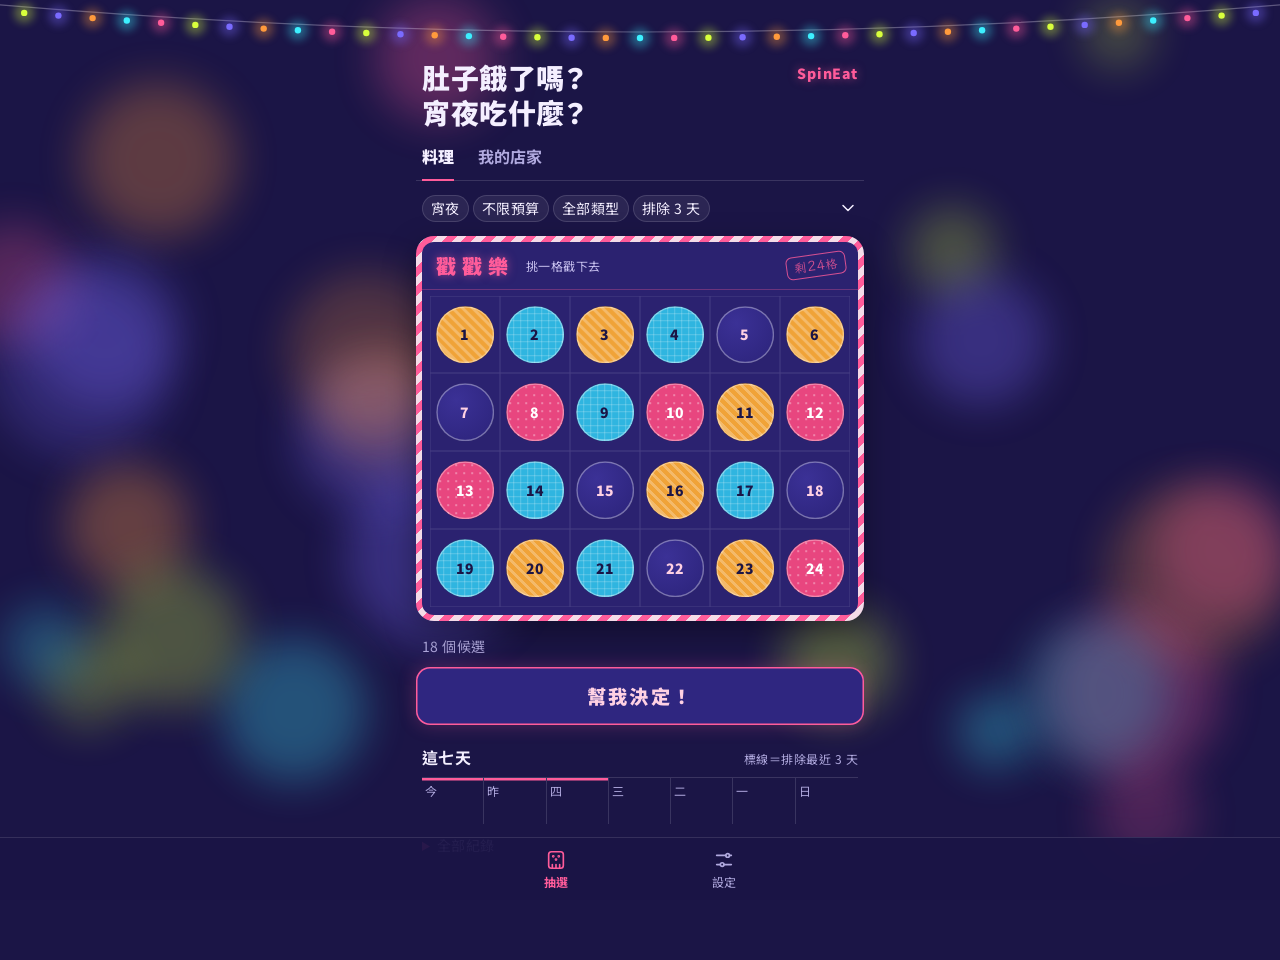
==== commit f8916a90: "求籤改成竹籤：籤頭朱漆雕成葫蘆輪廓、竹身帶圓弧暗邊與纖維，籤號改寫在籤尾 Co-Authored-By: Claude Opus 5.5 <noreply@anthropic.com>" ====
--- a/index.html
+++ b/index.html
@@ -164,7 +164,7 @@
 
   <script src="js/foods.js?v=20261028a"></script>
   <script src="js/store.js?v=20261028a"></script>
-  <script src="js/fortune.js?v=20261028a"></script>
+  <script src="js/fortune.js?v=20261028d"></script>
   <script src="js/poke.js?v=20261028d"></script>
   <script src="js/app.js?v=20261028a"></script>
 </body>
--- a/css/style.css
+++ b/css/style.css
@@ -37,9 +37,26 @@
   --tube: #4a2414; /* 求籤：籤筒、籤、籤頭朱漆 */
   --tube-rim: #2e150b;
   --tube-band: #e7bf5f;
-  --stick: #f1e0b4;
+  --stick: #ecd49c; /* 竹片本色 */
   --stick-ink: #3d1f12;
-  --lacquer: #d4402c;
+  --stick-no: #8c2216; /* 籤號用朱墨 */
+  --bamboo-tone: #dcb97f; /* 竹籤本色，比籤紙深一點、偏褐 */
+  --lacquer: #b52a1c;
+  /* 籤頭雕成葫蘆般的輪廓：尖頂，往下細頸與鼓起交替，最後一個肩接上竹身（40×80） */
+  --qian-head: url("data:image/svg+xml,%3Csvg xmlns='http://www.w3.org/2000/svg' viewBox='0 0 40 80' preserveAspectRatio='none'%3E%3Cpath d='M20 0C24 2 28 5 28 8C28 11 25 12 25 14C25 17 34 19 34 24C34 28 27 29 27 32C27 36 39 39 39 44C39 49 30 50 30 54C30 58 38 59 38 64L38 80L2 80L2 64C2 59 10 58 10 54C10 50 1 49 1 44C1 39 13 36 13 32C13 29 6 28 6 24C6 19 15 17 15 14C15 12 12 11 12 8C12 5 16 2 20 0Z'/%3E%3C/svg%3E");
+  /* 竹身：兩側是竹片圓弧的暗邊、中間一道反光、細細的直纖維 */
+  --bamboo:
+    linear-gradient(90deg, rgba(110, 72, 28, 0.45), transparent 22%, rgba(255, 246, 222, 0.42) 42%, transparent 62%, rgba(110, 72, 28, 0.5)),
+    repeating-linear-gradient(90deg, transparent 0 3px, rgba(130, 88, 38, 0.1) 3px 4px, transparent 4px 7px),
+    linear-gradient(180deg, color-mix(in srgb, var(--bamboo-tone) 88%, #fff), var(--bamboo-tone) 40%, color-mix(in srgb, var(--bamboo-tone) 86%, #6e4a1c));
+  /* 籤頭朱漆：每個細頸壓暗、鼓起受光，看得出雕出來的起伏；漆在肩下多塗一截，收邊一道暗線 */
+  --lacquer-face:
+    linear-gradient(180deg,
+      rgba(255, 190, 160, 0.3) 6.6%, rgba(50, 6, 3, 0.5) 15.4%, rgba(255, 190, 160, 0.22) 25.3%,
+      rgba(50, 6, 3, 0.5) 35.2%, rgba(255, 190, 160, 0.25) 47.3%, rgba(50, 6, 3, 0.5) 59.3%,
+      rgba(255, 190, 160, 0.2) 69.2%, transparent 79%, transparent calc(100% - 1px), rgba(50, 6, 3, 0.55) calc(100% - 1px)),
+    linear-gradient(90deg, rgba(50, 6, 3, 0.45), transparent 26%, rgba(255, 196, 170, 0.38) 42%, transparent 62%, rgba(50, 6, 3, 0.5)),
+    var(--lacquer);
   --font-display: "Noto Serif TC", "Noto Sans TC", "PingFang TC", serif;
   --track: 0.02em;
   --radius: 10px;
@@ -445,26 +462,28 @@
 .tube-body { fill: var(--tube); }
 .tube-band { fill: var(--tube-band); opacity: 0.85; }
 .tube-word { fill: var(--tube-band); font-family: var(--font-display); font-weight: 900; font-size: 30px; }
-.stick-body { fill: var(--stick); }
-.stick-tip { fill: var(--lacquer); }
+.stick-body { fill: var(--bamboo-tone); stroke: rgba(110, 72, 28, 0.45); stroke-width: 0.8; }
+.stick-tip { fill: var(--lacquer); stroke: rgba(50, 6, 3, 0.45); stroke-width: 0.6; }
 
 /* 籤落下的位置；還沒抽時是供桌上刻出的一道淺槽加提示 */
 .qian-slot,
 .qian {
   position: absolute;
   right: 17%;
-  top: 14%;
-  width: 54px;
-  height: 72%;
+  top: 8%;
+  width: var(--qw);
+  height: 84%;
   margin: 0;
+  --qw: 40px; /* 籤寬與籤頭高，窄版供桌上一起縮小 */
+  --qh: 80px;
   writing-mode: vertical-rl;
   text-orientation: upright;
-  border-radius: 4px;
   font-family: var(--font-display);
 }
 .qian-slot {
   display: grid;
   place-items: center;
+  border-radius: 20px 20px 3px 3px / 13px 13px 3px 3px;
   background: rgba(46, 21, 11, 0.22);
   box-shadow: inset 0 2px 6px rgba(46, 21, 11, 0.45), 0 1px 0 rgba(231, 191, 95, 0.35);
   color: var(--label-muted);
@@ -472,19 +491,66 @@
   font-weight: 700;
   letter-spacing: 0.2em;
 }
+/* 籤落下來後刻槽就藏起來，免得從籤頭雕出的缺口裡露出來 */
+.temple:has(.qian:not([hidden])) .qian-slot { visibility: hidden; }
+/* 料理名寫在籤頭下面，籤號落在籤尾 */
 .qian {
   display: flex;
   align-items: center;
-  gap: 10px;
-  padding: 12px 0 10px;
-  background: var(--stick);
+  justify-content: space-between;
+  padding: calc(var(--qh) + 22px) 0 12px;
+  overflow: hidden;
+  white-space: nowrap;
   color: var(--stick-ink);
-  border-top: 16px solid var(--lacquer);
   font-weight: 900;
-}
-.qian { box-shadow: 0 0 0 1.5px var(--gold), 0 10px 18px rgba(46, 21, 11, 0.4); }
-.qian-no { font-size: var(--fs-meta); letter-spacing: 0.1em; }
+  filter: drop-shadow(2px 8px 6px rgba(46, 21, 11, 0.45));
+}
+/* 籤的輪廓用遮罩剪出來：::before 是整支竹身，::after 是籤頭朱漆；陰影交給外層的 drop-shadow */
+.qian::before,
+.qian::after,
+.lane-qian li::before,
+.lane-qian li::after {
+  content: "";
+  position: absolute;
+  inset: 0;
+  z-index: -1;
+  -webkit-mask-repeat: no-repeat;
+  mask-repeat: no-repeat;
+}
+.qian::before,
+.lane-qian li::before {
+  background: var(--bamboo);
+  -webkit-mask-image: var(--qian-head), linear-gradient(#000 0 0);
+  mask-image: var(--qian-head), linear-gradient(#000 0 0);
+  -webkit-mask-position: 0 0, calc(var(--qw) * 0.05) calc(var(--qh) - 1px);
+  mask-position: 0 0, calc(var(--qw) * 0.05) calc(var(--qh) - 1px);
+  -webkit-mask-size: var(--qw) var(--qh), calc(var(--qw) * 0.9) calc(100% - var(--qh) + 1px);
+  mask-size: var(--qw) var(--qh), calc(var(--qw) * 0.9) calc(100% - var(--qh) + 1px);
+}
+.qian::after,
+.lane-qian li::after {
+  bottom: auto;
+  height: calc(var(--qh) + 11px);
+  background: var(--lacquer-face);
+  -webkit-mask-image: var(--qian-head), linear-gradient(#000 0 0);
+  mask-image: var(--qian-head), linear-gradient(#000 0 0);
+  -webkit-mask-position: 0 0, calc(var(--qw) * 0.05) calc(var(--qh) - 1px);
+  mask-position: 0 0, calc(var(--qw) * 0.05) calc(var(--qh) - 1px);
+  -webkit-mask-size: var(--qw) var(--qh), calc(var(--qw) * 0.9) 12px;
+  mask-size: var(--qw) var(--qh), calc(var(--qw) * 0.9) 12px;
+}
+.qian-no { order: 1; color: var(--stick-no); font-size: var(--fs-meta); letter-spacing: 0.14em; }
 .qian-name { font-size: var(--fs-dialog); letter-spacing: 0.08em; font-feature-settings: "palt"; }
+.qian-name.is-long { font-size: var(--fs-body); letter-spacing: 0.02em; }
+/* 手機上供桌矮，籤跟著縮小，字也降一級，才放得下料理名和籤號 */
+.temple { container-type: inline-size; }
+@container (max-width: 380px) {
+  .qian-slot, .qian { --qw: 34px; --qh: 66px; }
+  .qian { padding-top: calc(var(--qh) + 14px); }
+  .qian-no { letter-spacing: 0.04em; }
+  .qian-name { font-size: var(--fs-body); letter-spacing: 0.02em; }
+  .qian-name.is-long { font-size: var(--fs-small); letter-spacing: 0; }
+}
 
 /* ==========================================================
    戳戳樂（夜市主題的抽法）
@@ -943,19 +1009,20 @@
 /* 抽到的那支籤：斜靠在籤詩右上角後面，露出籤頭和籤號 */
 [data-theme="temple"] .lane-qian { position: absolute; top: 0; right: 26px; margin: 0; }
 .lane-qian li {
-  width: 42px;
-  height: 150px;
+  --qw: 40px;
+  --qh: 80px;
+  position: relative;
+  width: 40px;
+  height: 190px;
   display: flex;
   align-items: flex-start;
   justify-content: center;
-  padding-top: 12px;
+  padding-top: 98px;
+  overflow: hidden;
   writing-mode: vertical-rl;
   text-orientation: upright;
-  background: var(--stick);
-  color: var(--stick-ink);
-  border-top: 16px solid var(--lacquer);
-  border-radius: 4px;
-  box-shadow: 0 0 0 1.5px var(--gold), 0 12px 22px rgba(46, 21, 11, 0.45);
+  color: var(--stick-no);
+  filter: drop-shadow(2px 9px 7px rgba(46, 21, 11, 0.45));
   font-family: var(--font-display);
   font-weight: 900;
   font-size: var(--fs-body);
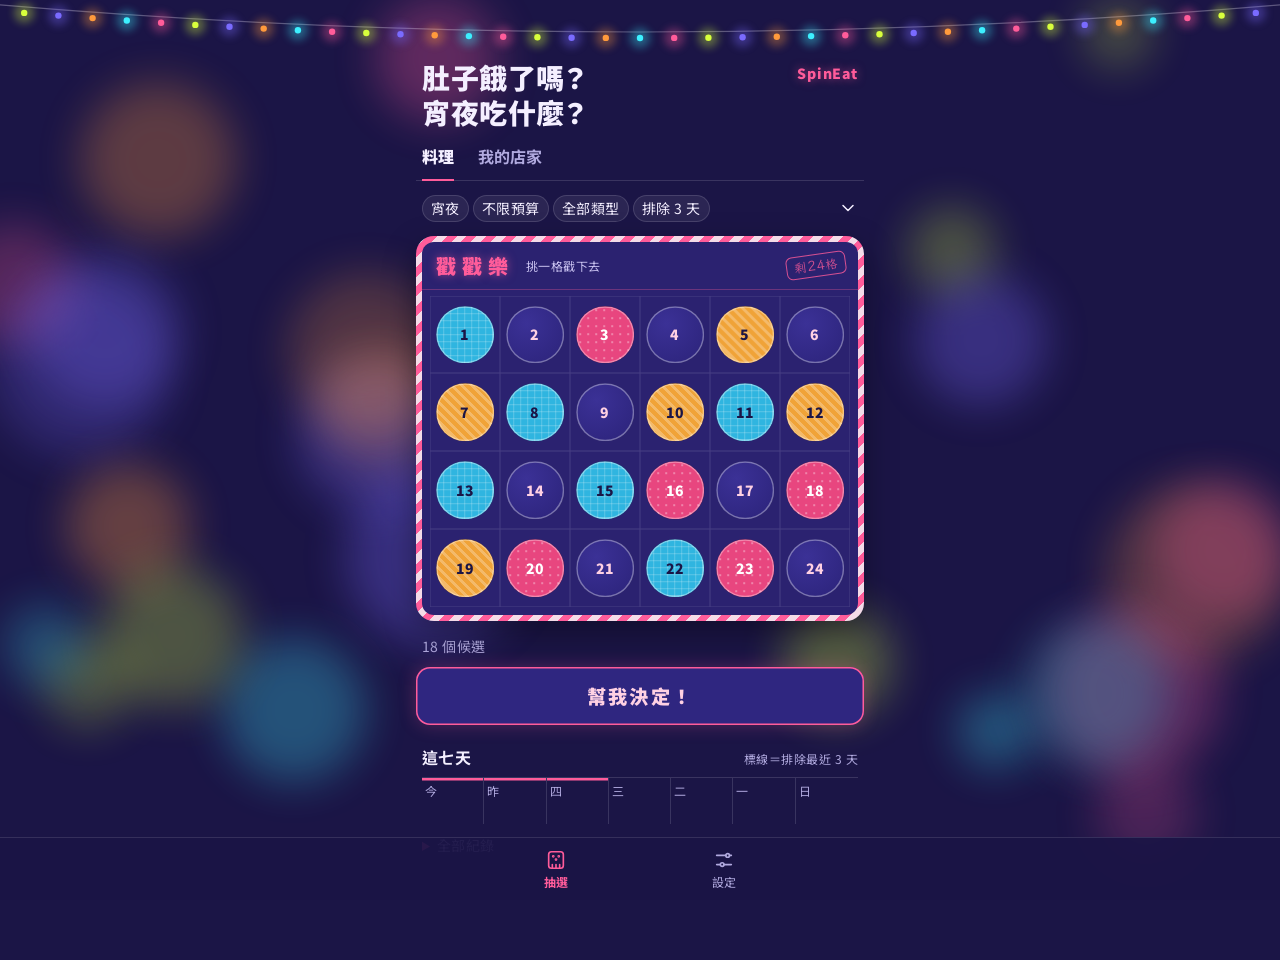
==== commit d9ad2b65: "文件同步廟口仿舊：色票改成褪色後的值、竹籤改寫為平面舊籤、新增廟口仿舊原則 - design.json：九個褪色的廟口色票重算 oklch 與色階，元件範例與陰影的舊色值一併替換；竹籤陰影改為不模糊的" ====
--- a/index.html
+++ b/index.html
@@ -5,7 +5,7 @@
   <meta name="viewport" content="width=device-width, initial-scale=1, viewport-fit=cover">
   <title>SpinEat · 今天吃甚麼</title>
   <meta name="description" content="選擇困難？轉一下，幫你決定今天吃甚麼。">
-  <meta name="theme-color" content="#8c2216">
+  <meta name="theme-color" content="#86281b">
   <link rel="icon" href="favicon.svg" type="image/svg+xml">
   <link rel="apple-touch-icon" href="icons/apple-touch-icon.png">
   <meta name="apple-mobile-web-app-title" content="今天吃甚麼">
--- a/css/style.css
+++ b/css/style.css
@@ -7,56 +7,61 @@
 :root,
 [data-theme="temple"] {
   color-scheme: light;
-  --ground: #eee2c6;
-  --slab: #e2d2ae; /* 石埕上顏色深一點的石板 */
+  --ground: #e9dab9; /* 整體泛黃褪色，像曬了很多年的廟埕 */
+  --slab: #dccb9f; /* 石埕上顏色深一點的石板 */
   --grout: rgba(122, 86, 52, 0.16);
   --text: #3d1f12;
   --muted: #6b3f25;
   --line: rgba(61, 31, 18, 0.18);
   --display: #962415;
   --mark: #a3291a;
-  --surface: #fbf5e7;
+  --surface: #f5ebd2;
   --surface-text: #3d1f12;
   --surface-muted: #6e4329;
   --surface-line: rgba(61, 31, 18, 0.18);
-  --input: #fffaf0;
-  --board: #8c2216;
+  --input: #faf2df;
+  --board: #86281b;
   --label: #fbecc9;
   --label-muted: #f0cfa8;
   --lit: #f0bd45;
   --lit-ink: #3d1f12;
   --btn: #4a1d12; /* 檀木匾額底 */
-  --btn-ink: #f3d27a;
-  --gold: #d9a83e;
-  --focus: #8c2216;
+  --btn-ink: #e8c97c;
+  --gold: #c99c48; /* 金箔氧化後偏暗 */
+  --focus: #86281b;
   --danger: #a3372b;
-  --beam: #8c2216;
+  --beam: #86281b;
   --beam-shade: #5e160d;
-  --lantern: #c8301f;
+  --lantern: #b9402b;
   --lantern-rib: #8f1d12;
   --tube: #4a2414; /* 求籤：籤筒、籤、籤頭朱漆 */
   --tube-rim: #2e150b;
-  --tube-band: #e7bf5f;
+  --tube-band: #d6b064;
   --stick: #ecd49c; /* 竹片本色 */
   --stick-ink: #3d1f12;
-  --stick-no: #8c2216; /* 籤號用朱墨 */
+  --stick-no: #86281b; /* 籤號用朱墨 */
   --bamboo-tone: #dcb97f; /* 竹籤本色，比籤紙深一點、偏褐 */
   --lacquer: #b52a1c;
   /* 籤頭雕成葫蘆般的輪廓：尖頂，往下細頸與鼓起交替，最後一個肩接上竹身（40×80） */
   --qian-head: url("data:image/svg+xml,%3Csvg xmlns='http://www.w3.org/2000/svg' viewBox='0 0 40 80' preserveAspectRatio='none'%3E%3Cpath d='M20 0C24 2 28 5 28 8C28 11 25 12 25 14C25 17 34 19 34 24C34 28 27 29 27 32C27 36 39 39 39 44C39 49 30 50 30 54C30 58 38 59 38 64L38 80L2 80L2 64C2 59 10 58 10 54C10 50 1 49 1 44C1 39 13 36 13 32C13 29 6 28 6 24C6 19 15 17 15 14C15 12 12 11 12 8C12 5 16 2 20 0Z'/%3E%3C/svg%3E");
-  /* 竹身：兩側是竹片圓弧的暗邊、中間一道反光、細細的直纖維 */
+  /* 舊籤的磨痕：直向拉長的雜訊是竹纖維與手汗吃進去的髒，另一層只留峰值的是零星黴點（褐色、半透明） */
+  --age-grain: url("data:image/svg+xml,%3Csvg xmlns='http://www.w3.org/2000/svg' width='120' height='240'%3E%3Cfilter id='f'%3E%3CfeTurbulence type='fractalNoise' baseFrequency='0.9 0.035' numOctaves='2' seed='7'/%3E%3CfeColorMatrix values='0 0 0 0 0.32 0 0 0 0 0.2 0 0 0 0 0.08 1.3 0 0 0 -0.52'/%3E%3C/filter%3E%3Cfilter id='s'%3E%3CfeTurbulence type='fractalNoise' baseFrequency='0.55' numOctaves='2' seed='3'/%3E%3CfeColorMatrix values='0 0 0 0 0.25 0 0 0 0 0.14 0 0 0 0 0.05 4 0 0 0 -2.55'/%3E%3C/filter%3E%3Crect width='100%25' height='100%25' filter='url(%23f)'/%3E%3Crect width='100%25' height='100%25' filter='url(%23s)'/%3E%3C/svg%3E");
+  /* 竹身：平塗一層泛黃的竹色，不畫圓弧光影；只留纖維、幾塊水漬，籤尾被手握得最黑 */
   --bamboo:
-    linear-gradient(90deg, rgba(110, 72, 28, 0.45), transparent 22%, rgba(255, 246, 222, 0.42) 42%, transparent 62%, rgba(110, 72, 28, 0.5)),
-    repeating-linear-gradient(90deg, transparent 0 3px, rgba(130, 88, 38, 0.1) 3px 4px, transparent 4px 7px),
-    linear-gradient(180deg, color-mix(in srgb, var(--bamboo-tone) 88%, #fff), var(--bamboo-tone) 40%, color-mix(in srgb, var(--bamboo-tone) 86%, #6e4a1c));
-  /* 籤頭朱漆：每個細頸壓暗、鼓起受光，看得出雕出來的起伏；漆在肩下多塗一截，收邊一道暗線 */
+    var(--age-grain),
+    radial-gradient(38% 7% at 28% 46%, rgba(120, 78, 30, 0.2), transparent 70%),
+    radial-gradient(30% 5% at 72% 63%, rgba(120, 78, 30, 0.16), transparent 70%),
+    linear-gradient(180deg, transparent 62%, rgba(96, 60, 22, 0.28)),
+    color-mix(in srgb, var(--bamboo-tone) 86%, #8a6a3e);
+  /* 籤頭朱漆：平塗褪色的朱，鼓起處磨掉一點露出竹色、籤尖磨得最多；漆在肩下多塗一截，收邊一道暗線 */
   --lacquer-face:
-    linear-gradient(180deg,
-      rgba(255, 190, 160, 0.3) 6.6%, rgba(50, 6, 3, 0.5) 15.4%, rgba(255, 190, 160, 0.22) 25.3%,
-      rgba(50, 6, 3, 0.5) 35.2%, rgba(255, 190, 160, 0.25) 47.3%, rgba(50, 6, 3, 0.5) 59.3%,
-      rgba(255, 190, 160, 0.2) 69.2%, transparent 79%, transparent calc(100% - 1px), rgba(50, 6, 3, 0.55) calc(100% - 1px)),
-    linear-gradient(90deg, rgba(50, 6, 3, 0.45), transparent 26%, rgba(255, 196, 170, 0.38) 42%, transparent 62%, rgba(50, 6, 3, 0.5)),
-    var(--lacquer);
+    linear-gradient(180deg, transparent calc(100% - 1px), rgba(50, 6, 3, 0.45) calc(100% - 1px)),
+    var(--age-grain),
+    radial-gradient(22% 6% at 50% 3%, color-mix(in srgb, var(--bamboo-tone) 75%, transparent) 55%, transparent 100%),
+    radial-gradient(16% 7% at 88% 46%, color-mix(in srgb, var(--bamboo-tone) 65%, transparent) 50%, transparent 100%),
+    radial-gradient(14% 6% at 10% 64%, color-mix(in srgb, var(--bamboo-tone) 55%, transparent) 50%, transparent 100%),
+    radial-gradient(12% 5% at 80% 25%, color-mix(in srgb, var(--bamboo-tone) 40%, transparent) 45%, transparent 100%),
+    color-mix(in srgb, var(--lacquer) 55%, #e07a45); /* 褪成偏橘的朱砂色，跟供桌的深紅拉開 */
   --font-display: "Noto Serif TC", "Noto Sans TC", "PingFang TC", serif;
   --track: 0.02em;
   --radius: 10px;
@@ -170,6 +175,23 @@
 .backdrop svg { display: block; width: 100%; height: 100%; }
 [data-theme="temple"] .backdrop svg { width: auto; height: auto; }
 
+/* 廟口整體仿舊：整個畫面蓋一層舊紙——細紙纖維、幾塊黃斑、四角暗下去。
+   用 multiply 疊上去，只會把底下的顏色壓舊，深色字不會變淡；結果畫面在 top layer，另外疊一次 */
+:root:not([data-theme="neon"]) body::after,
+:root:not([data-theme="neon"]) .result::after {
+  content: "";
+  position: fixed;
+  inset: 0;
+  z-index: 50;
+  pointer-events: none;
+  mix-blend-mode: multiply;
+  background:
+    url("data:image/svg+xml,%3Csvg xmlns='http://www.w3.org/2000/svg' width='220' height='220'%3E%3Cfilter id='g'%3E%3CfeTurbulence type='fractalNoise' baseFrequency='0.8' numOctaves='3' seed='11' stitchTiles='stitch'/%3E%3CfeColorMatrix values='0 0 0 0 0.45 0 0 0 0 0.3 0 0 0 0 0.14 0.9 0 0 0 -0.38'/%3E%3C/filter%3E%3Crect width='100%25' height='100%25' filter='url(%23g)'/%3E%3C/svg%3E"),
+    url("data:image/svg+xml,%3Csvg xmlns='http://www.w3.org/2000/svg' width='900' height='900'%3E%3Cfilter id='f'%3E%3CfeTurbulence type='fractalNoise' baseFrequency='0.008' numOctaves='3' seed='4' stitchTiles='stitch'/%3E%3CfeColorMatrix values='0 0 0 0 0.62 0 0 0 0 0.42 0 0 0 0 0.16 1.6 0 0 0 -1.02'/%3E%3C/filter%3E%3Crect width='100%25' height='100%25' filter='url(%23f)'/%3E%3C/svg%3E"),
+    radial-gradient(120% 90% at 50% 45%, transparent 55%, rgba(110, 70, 30, 0.24)),
+    rgba(196, 160, 100, 0.07);
+}
+
 /* 頁首裝飾：廟口的橫樑燈籠、夜市的燈泡串 */
 .awning { display: none; }
 
@@ -501,9 +523,9 @@
   padding: calc(var(--qh) + 22px) 0 12px;
   overflow: hidden;
   white-space: nowrap;
-  color: var(--stick-ink);
+  color: color-mix(in srgb, var(--stick-ink) 85%, var(--bamboo-tone)); /* 墨色寫久了褪淡 */
   font-weight: 900;
-  filter: drop-shadow(2px 8px 6px rgba(46, 21, 11, 0.45));
+  filter: drop-shadow(3px 4px 0 rgba(46, 21, 11, 0.32)); /* 平面的籤只壓一塊不模糊的影子 */
 }
 /* 籤的輪廓用遮罩剪出來：::before 是整支竹身，::after 是籤頭朱漆；陰影交給外層的 drop-shadow */
 .qian::before,
@@ -539,7 +561,7 @@
   -webkit-mask-size: var(--qw) var(--qh), calc(var(--qw) * 0.9) 12px;
   mask-size: var(--qw) var(--qh), calc(var(--qw) * 0.9) 12px;
 }
-.qian-no { order: 1; color: var(--stick-no); font-size: var(--fs-meta); letter-spacing: 0.14em; }
+.qian-no { order: 1; color: color-mix(in srgb, var(--stick-no) 82%, var(--bamboo-tone)); font-size: var(--fs-meta); letter-spacing: 0.14em; }
 .qian-name { font-size: var(--fs-dialog); letter-spacing: 0.08em; font-feature-settings: "palt"; }
 .qian-name.is-long { font-size: var(--fs-body); letter-spacing: 0.02em; }
 /* 手機上供桌矮，籤跟著縮小，字也降一級，才放得下料理名和籤號 */
@@ -1021,8 +1043,8 @@
   overflow: hidden;
   writing-mode: vertical-rl;
   text-orientation: upright;
-  color: var(--stick-no);
-  filter: drop-shadow(2px 9px 7px rgba(46, 21, 11, 0.45));
+  color: color-mix(in srgb, var(--stick-no) 82%, var(--bamboo-tone));
+  filter: drop-shadow(3px 4px 0 rgba(46, 21, 11, 0.32));
   font-family: var(--font-display);
   font-weight: 900;
   font-size: var(--fs-body);
@@ -1235,10 +1257,10 @@
 .theme-swatch-neon { background: #1b1546; }
 .theme-swatch-neon i { position: absolute; inset: 10px 8px 0; background: #2b2270; border-radius: 6px 6px 0 0; box-shadow: inset 0 0 0 1px #ff5c9a; }
 .theme-swatch-temple { background: #eee2c6; }
-.theme-swatch-temple i { position: absolute; inset: 12px 8px 0; background: #8c2216; border-radius: 4px 4px 0 0; box-shadow: inset 0 0 0 2px #d9a83e; }
-.theme-swatch-temple::before { content: ""; position: absolute; inset: 0 0 auto; height: 7px; background: #8c2216; box-shadow: 0 1px 0 #d9a83e; }
+.theme-swatch-temple i { position: absolute; inset: 12px 8px 0; background: #86281b; border-radius: 4px 4px 0 0; box-shadow: inset 0 0 0 2px #c99c48; }
+.theme-swatch-temple::before { content: ""; position: absolute; inset: 0 0 auto; height: 7px; background: #86281b; box-shadow: 0 1px 0 #c99c48; }
 /* 依時間自動：白天廟口、晚上夜市，兩半斜切 */
-.theme-swatch-auto { background: linear-gradient(135deg, #8c2216 50%, #1b1546 50%); }
+.theme-swatch-auto { background: linear-gradient(135deg, #86281b 50%, #1b1546 50%); }
 
 input[type="text"] {
   width: 100%;
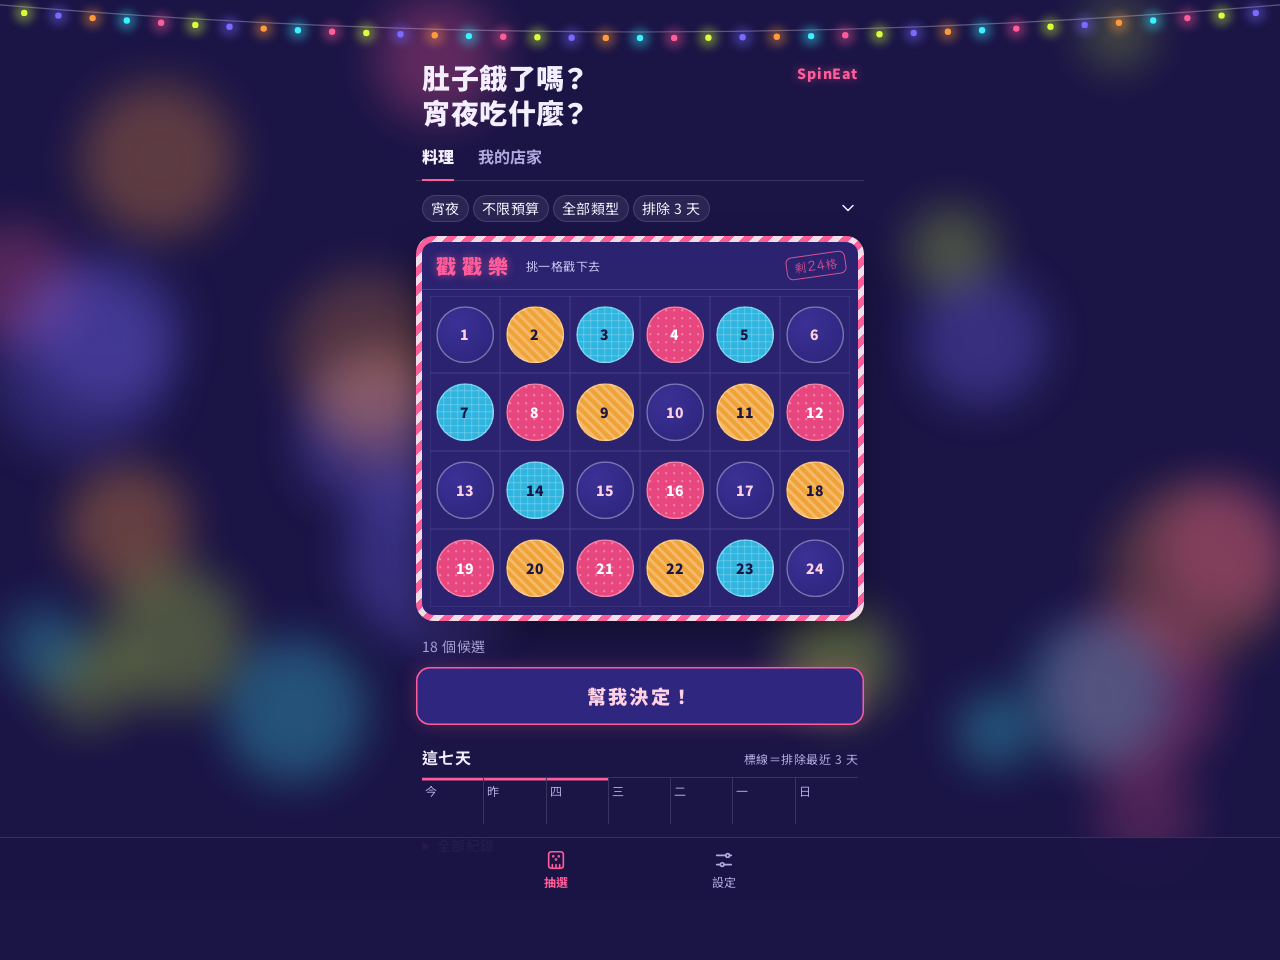
==== commit 7a8c7bc4: "設定頁改為料理／店家／偏好三個分頁，清單加搜尋與篩選 - 分頁列與料理搜尋、類型篩選鈕固定在頂端，網址帶 #foods／#stores／#prefs - 新增料理、新增店家按鈕移到清單上方，與數量同一" ====
--- a/index.html
+++ b/index.html
@@ -14,7 +14,7 @@
   <link rel="stylesheet" href="https://fonts.googleapis.com/css2?family=Noto+Sans+TC:wght@400;700;900&family=Noto+Serif+TC:wght@700;900&display=swap">
   <!-- 紙板上手寫的印章，只用到這幾個字 -->
   <link rel="stylesheet" href="https://fonts.googleapis.com/css2?family=Iansui&text=%E5%89%A9%E6%A0%BC0123456789&display=swap">
-  <link rel="stylesheet" href="css/style.css?v=20261028e">
+  <link rel="stylesheet" href="css/style.css?v=20261028f">
   <script src="js/theme.js?v=20261028a"></script>
 </head>
 <body>
--- a/css/style.css
+++ b/css/style.css
@@ -307,7 +307,8 @@
   cursor: pointer;
 }
 .mode-tabs button:hover { color: var(--text); }
-.mode-tabs button[aria-checked="true"] {
+.mode-tabs button[aria-checked="true"],
+.mode-tabs button[aria-selected="true"] {
   color: var(--text);
   font-weight: 900;
   border-bottom-color: var(--mark);
@@ -1290,9 +1291,6 @@
 .store-name { font-weight: 700; display: flex; align-items: center; gap: 6px; flex-wrap: wrap; }
 .store-address { color: var(--surface-muted); font-size: var(--fs-small); text-decoration: none; overflow-wrap: anywhere; }
 .store-address:hover { color: var(--surface-text); text-decoration: underline; }
-.store-actions { flex: none; display: flex; align-items: center; gap: 2px; }
-.store-actions .btn-text { color: var(--surface-muted); }
-.store-actions .btn-danger { color: var(--danger); }
 
 .badges { display: flex; flex-wrap: wrap; gap: 4px; }
 .badge {
@@ -1312,25 +1310,112 @@
 .tag-item input { flex: 1; }
 .tag-count { flex: none; color: var(--surface-muted); font-size: var(--fs-small); min-width: 3em; text-align: right; font-variant-numeric: tabular-nums; }
 
-/* 料理清單：依類型分組，可收合 */
-.food-group { border-top: 1px solid var(--surface-line); }
-.food-group:first-child { border-top: none; }
-.food-group summary {
-  list-style: none;
+/* ==========================================================
+   設定頁：分頁、搜尋、篩選
+   ========================================================== */
+/* 分頁列捲動時黏在上方；料理分頁連搜尋框和類型篩選一起黏住 */
+.settings-bar {
+  position: sticky;
+  top: env(safe-area-inset-top, 0px);
+  z-index: 3;
+  margin: 0 -16px;
+  padding: 8px 16px 10px;
+  background: var(--ground);
+  display: flex;
+  flex-direction: column;
+  gap: 10px;
+}
+/* 鍵盤移動時，焦點不要被黏住的分頁列蓋住 */
+html:has(.settings-bar) { scroll-padding-top: 168px; }
+
+.food-tools { display: flex; flex-direction: column; gap: 8px; }
+.search-box {
   display: flex;
   align-items: center;
   gap: 8px;
-  padding: 10px 0;
+  padding: 0 12px;
+  border: 1px solid var(--surface-line);
+  border-radius: var(--radius);
+  background: var(--input);
+  color: var(--surface-muted);
+}
+.search-box:focus-within { outline: 2px solid var(--focus); outline-offset: 1px; }
+.search-box input {
+  flex: 1;
+  min-width: 0;
+  border: none;
+  background: none;
+  padding: 9px 0;
+  color: var(--surface-text);
+  outline: none;
+}
+.search-box input::placeholder { color: var(--surface-muted); }
+/* 清除鈕換成主題色的線條叉叉，不用瀏覽器預設的藍色 */
+.search-box input::-webkit-search-cancel-button {
+  -webkit-appearance: none;
+  width: 16px;
+  height: 16px;
+  background: var(--surface-muted);
+  -webkit-mask: url("data:image/svg+xml,%3Csvg xmlns='http://www.w3.org/2000/svg' viewBox='0 0 24 24' fill='none' stroke='black' stroke-width='2.4' stroke-linecap='round'%3E%3Cpath d='M6 6l12 12M18 6 6 18'/%3E%3C/svg%3E") center / contain no-repeat;
   cursor: pointer;
 }
-.food-group summary::-webkit-details-marker { display: none; }
-.food-group summary:hover .food-group-name { text-decoration: underline; text-underline-offset: 3px; }
-.food-group-name { font-weight: 700; }
-.food-group-count { margin-left: auto; color: var(--surface-muted); font-size: var(--fs-small); font-variant-numeric: tabular-nums; }
-.food-group[open] .chevron { transform: rotate(180deg); }
-.food-group .store-list { padding-left: 12px; margin-bottom: 8px; }
-.food-type-row { padding: 0 0 4px 12px; }
-.food-type-label { flex: none; color: var(--surface-muted); font-size: var(--fs-small); }
+
+/* 篩選鈕排成一列，太多就橫向捲動，不換行把清單往下推 */
+.filter-row {
+  display: flex;
+  gap: 6px;
+  overflow-x: auto;
+  scrollbar-width: none;
+  margin: 0 -16px;
+  padding: 2px 16px;
+}
+.filter-row::-webkit-scrollbar { display: none; }
+.filter-row .chip { flex: none; }
+.chip-count { margin-left: 5px; font-family: var(--font-body); font-weight: 400; font-size: var(--fs-meta); opacity: 0.75; font-variant-numeric: tabular-nums; }
+
+.tab-panel { display: flex; flex-direction: column; gap: 10px; }
+.tab-panel[hidden] { display: none; }
+#panel-prefs { gap: 14px; }
+
+/* 清單上方：左邊數量，右邊新增 */
+.list-bar { display: flex; align-items: center; gap: 4px; padding: 0 6px; min-height: 36px; }
+.list-count { color: var(--muted); font-size: var(--fs-small); font-variant-numeric: tabular-nums; }
+.list-bar .btn-text { color: var(--muted); }
+.list-bar .btn-primary { margin-left: auto; }
+.type-rename { padding: 0 6px; align-items: center; }
+.type-rename .btn-text { flex: none; }
+
+.filter-head { display: flex; align-items: center; gap: 4px; }
+.filter-head .filter-row { flex: 1; min-width: 0; margin-right: 0; }
+.filter-head .btn-text { flex: none; margin-left: auto; color: var(--muted); }
+
+.list-panel { padding-block: 4px; }
+.list-foot { margin: 0; text-align: center; }
+.list-foot .btn-text { color: var(--muted); }
+
+/* 整列名稱區是一顆按鈕，點下去打開編輯表單 */
+.item-open {
+  display: flex;
+  flex-direction: column;
+  gap: 4px;
+  width: 100%;
+  border: none;
+  background: none;
+  padding: 0;
+  text-align: left;
+  color: inherit;
+  cursor: pointer;
+  border-radius: 4px;
+}
+.item-open:hover .store-name { text-decoration: underline; text-underline-offset: 3px; }
+.store-item .store-main { flex: 1; }
+.store-item .mini-switch { flex: none; display: flex; align-items: center; min-height: 28px; padding-left: 8px; }
+/* 搜尋符合的字：--lit 只給抽中的那一張，這裡用 --mark 的淡底 */
+.hit { background: color-mix(in srgb, var(--mark) 22%, transparent); color: inherit; border-radius: 2px; }
+
+/* 標籤管理對話框 */
+#tag-dialog .tag-list { margin-bottom: 16px; }
+
 .panel-foot {
   display: flex;
   justify-content: space-between;
@@ -1385,6 +1470,7 @@
 [data-theme="neon"] .switch-row input { accent-color: var(--glow); }
 .form-error { color: var(--danger); font-size: var(--fs-small); margin: 0 0 12px; }
 .dialog-actions { display: flex; justify-content: flex-end; gap: 10px; }
+.dialog-delete { margin-right: auto; }
 .store-dialog .btn-primary { background: var(--btn); }
 .store-dialog .btn-secondary { color: var(--surface-text); }
 
@@ -1397,6 +1483,7 @@
   :root:not([data-motion="always"]) .result.is-in .result-slip,
   :root:not([data-motion="always"]) .result.is-in .lane-qian li { animation: none; }
   .chevron { transition: none; }
+  .chip { transition: none; }
   /* 不蓋章，只留顏色退掉，仍看得出今天剛記下 */
   :root:not([data-motion="always"]) .day.is-stamped .day-food { animation: none; }
 }
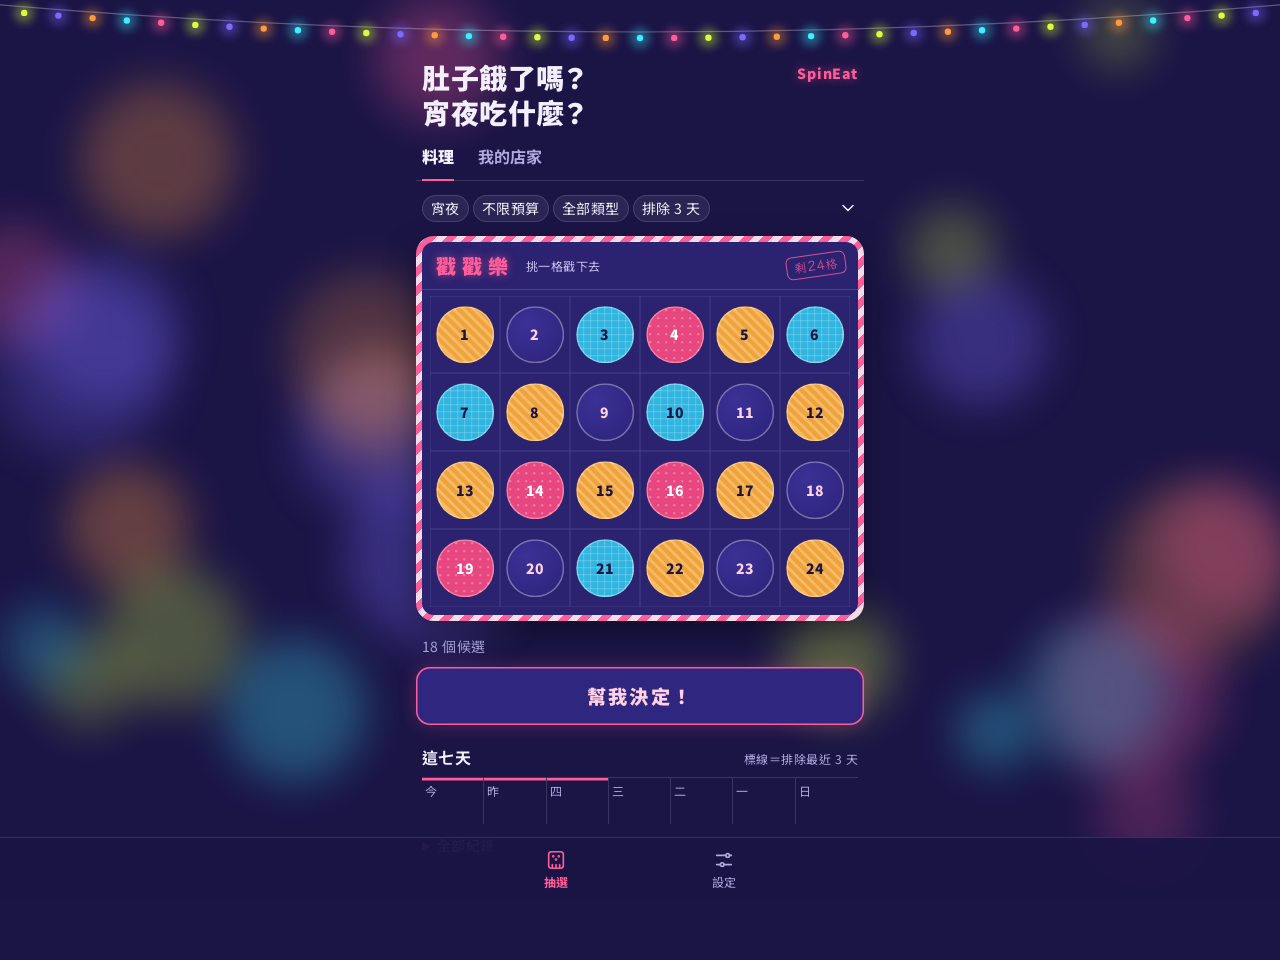
==== commit fb817831: "設定頁的啟用改成開關，取代勾選框 - 清單列與料理、店家編輯表單的「啟用」改用開關樣式，加上 role="switch" - 廟口開啟為朱紅軌道、夜市為霓虹軌道，旋鈕不加陰影；減少動態效果時不播滑動 " ====
--- a/index.html
+++ b/index.html
@@ -14,7 +14,7 @@
   <link rel="stylesheet" href="https://fonts.googleapis.com/css2?family=Noto+Sans+TC:wght@400;700;900&family=Noto+Serif+TC:wght@700;900&display=swap">
   <!-- 紙板上手寫的印章，只用到這幾個字 -->
   <link rel="stylesheet" href="https://fonts.googleapis.com/css2?family=Iansui&text=%E5%89%A9%E6%A0%BC0123456789&display=swap">
-  <link rel="stylesheet" href="css/style.css?v=20261028f">
+  <link rel="stylesheet" href="css/style.css?v=20261028g">
   <script src="js/theme.js?v=20261028a"></script>
 </head>
 <body>
--- a/css/style.css
+++ b/css/style.css
@@ -1303,8 +1303,41 @@
 .badge-price { border-color: currentColor; }
 .badge-muted { background: var(--surface-line); color: var(--surface-muted); }
 
-.mini-switch input { accent-color: var(--board); width: 18px; height: 18px; cursor: pointer; }
-[data-theme="neon"] .mini-switch input { accent-color: var(--glow); }
+/* 啟用開關：清單列和表單共用。介面元件不加陰影，旋鈕只靠底色和軌道區分 */
+.mini-switch input,
+.switch-row input {
+  -webkit-appearance: none;
+  appearance: none;
+  position: relative;
+  flex: none;
+  width: 40px;
+  height: 24px;
+  margin: 0;
+  border-radius: 999px;
+  background: color-mix(in srgb, var(--surface-muted) 40%, transparent);
+  cursor: pointer;
+  transition: background-color 0.15s;
+}
+.mini-switch input::before,
+.switch-row input::before {
+  content: "";
+  position: absolute;
+  top: 3px;
+  left: 3px;
+  width: 18px;
+  height: 18px;
+  border-radius: 50%;
+  background: var(--surface);
+  transition: transform 0.15s cubic-bezier(0.16, 1, 0.3, 1);
+}
+.mini-switch input:checked,
+.switch-row input:checked { background: var(--board); }
+.mini-switch input:checked::before,
+.switch-row input:checked::before { transform: translateX(16px); background: var(--label); }
+[data-theme="neon"] .mini-switch input:checked,
+[data-theme="neon"] .switch-row input:checked { background: var(--glow); }
+[data-theme="neon"] .mini-switch input:checked::before,
+[data-theme="neon"] .switch-row input:checked::before { background: var(--surface-text); }
 
 .tag-item { display: flex; align-items: center; gap: 8px; padding: 6px 0; }
 .tag-item input { flex: 1; }
@@ -1465,9 +1498,7 @@
 [data-theme="neon"] .chip-check input:checked + span { background: rgba(255, 92, 154, 0.2); border-color: var(--glow); color: #fff; }
 .chip-check input:focus-visible + span { outline: 2px solid var(--focus); outline-offset: 2px; }
 
-.switch-row { display: flex; align-items: center; gap: 8px; font-size: var(--fs-small); cursor: pointer; margin-bottom: 14px; }
-.switch-row input { accent-color: var(--board); width: 18px; height: 18px; }
-[data-theme="neon"] .switch-row input { accent-color: var(--glow); }
+.switch-row { display: flex; align-items: center; gap: 10px; font-size: var(--fs-small); cursor: pointer; margin-bottom: 14px; }
 .form-error { color: var(--danger); font-size: var(--fs-small); margin: 0 0 12px; }
 .dialog-actions { display: flex; justify-content: flex-end; gap: 10px; }
 .dialog-delete { margin-right: auto; }
@@ -1484,6 +1515,8 @@
   :root:not([data-motion="always"]) .result.is-in .lane-qian li { animation: none; }
   .chevron { transition: none; }
   .chip { transition: none; }
+  .mini-switch input, .mini-switch input::before,
+  .switch-row input, .switch-row input::before { transition: none; }
   /* 不蓋章，只留顏色退掉，仍看得出今天剛記下 */
   :root:not([data-motion="always"]) .day.is-stamped .day-food { animation: none; }
 }
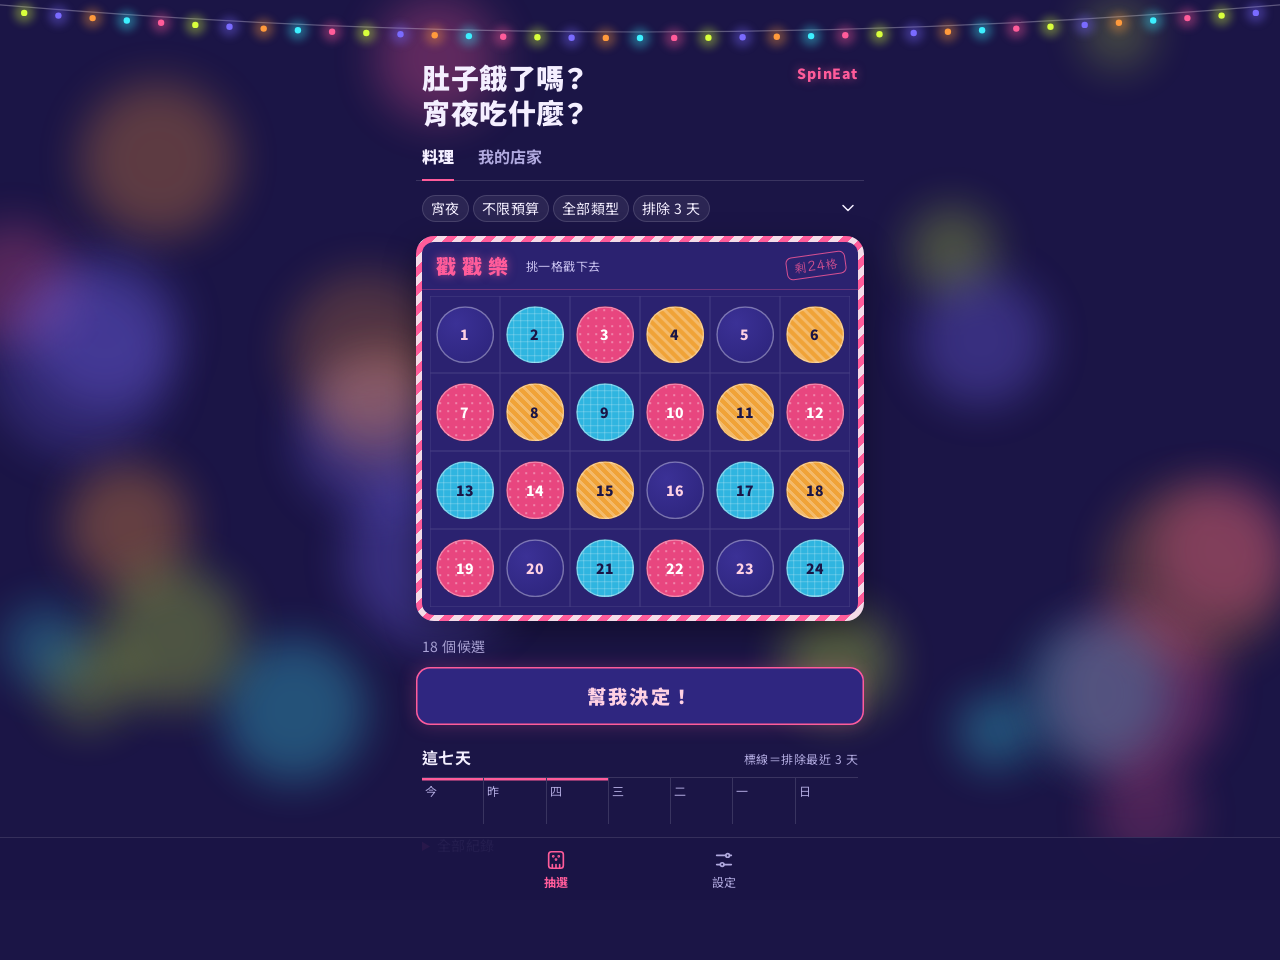
==== commit d5848793: "抽中料理時可依目前位置在 Google 地圖找附近的店 Co-Authored-By: Claude Opus 5.5 <noreply@anthropic.com>" ====
--- a/index.html
+++ b/index.html
@@ -163,9 +163,9 @@
   <div class="toast" id="toast" role="status" hidden></div>
 
   <script src="js/foods.js?v=20261028a"></script>
-  <script src="js/store.js?v=20261028a"></script>
+  <script src="js/store.js?v=20261028b"></script>
   <script src="js/fortune.js?v=20261028d"></script>
   <script src="js/poke.js?v=20261028d"></script>
-  <script src="js/app.js?v=20261028a"></script>
+  <script src="js/app.js?v=20261028b"></script>
 </body>
 </html>
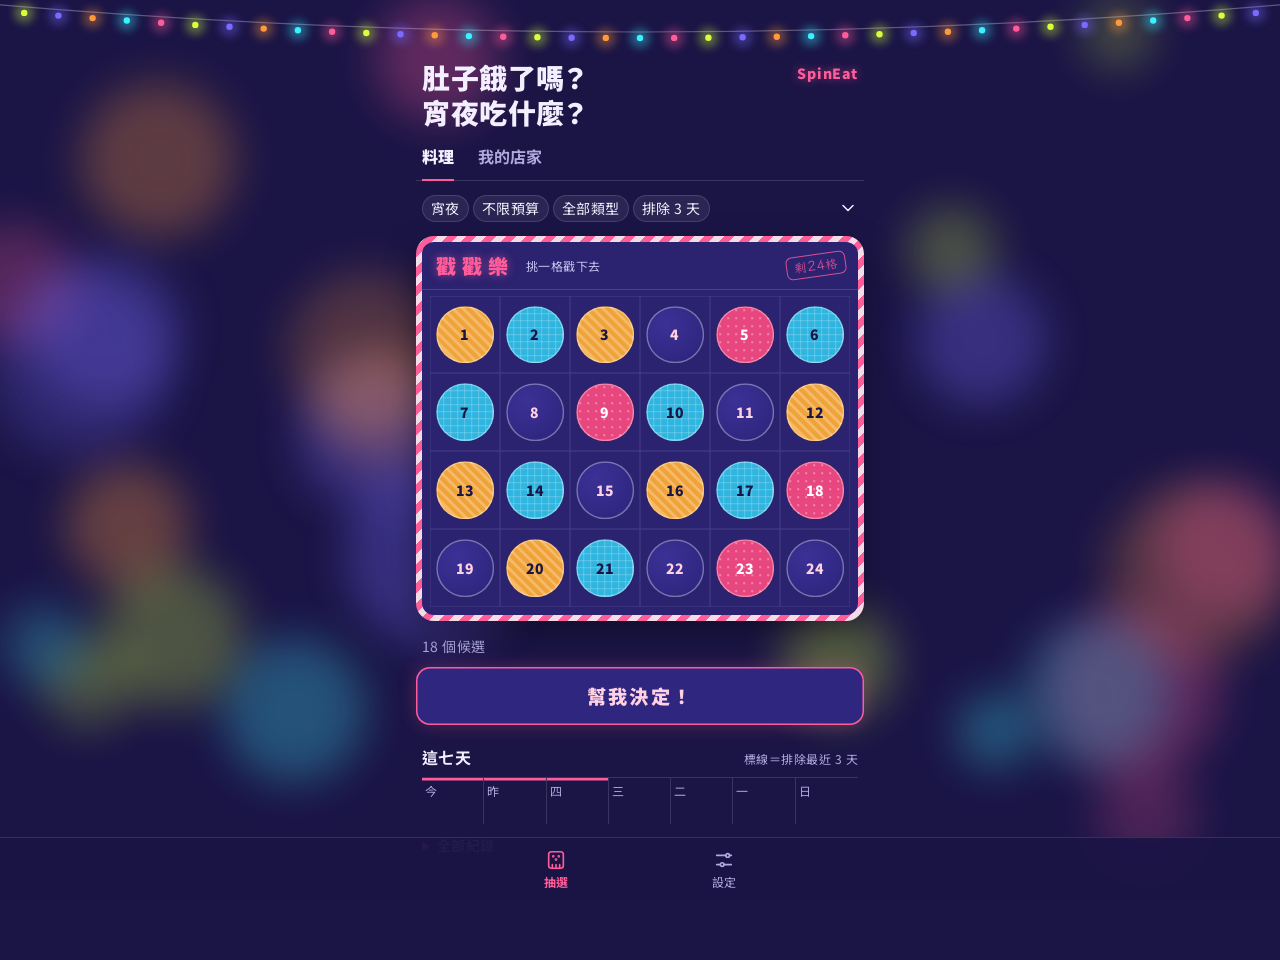
==== commit 11da23e5: "修正找附近開出空白頁：改在原畫面定位，定位完再按一次開地圖 Co-Authored-By: Claude Opus 5.5 <noreply@anthropic.com>" ====
--- a/index.html
+++ b/index.html
@@ -166,6 +166,6 @@
   <script src="js/store.js?v=20261028b"></script>
   <script src="js/fortune.js?v=20261028d"></script>
   <script src="js/poke.js?v=20261028d"></script>
-  <script src="js/app.js?v=20261028b"></script>
+  <script src="js/app.js?v=20261028c"></script>
 </body>
 </html>
